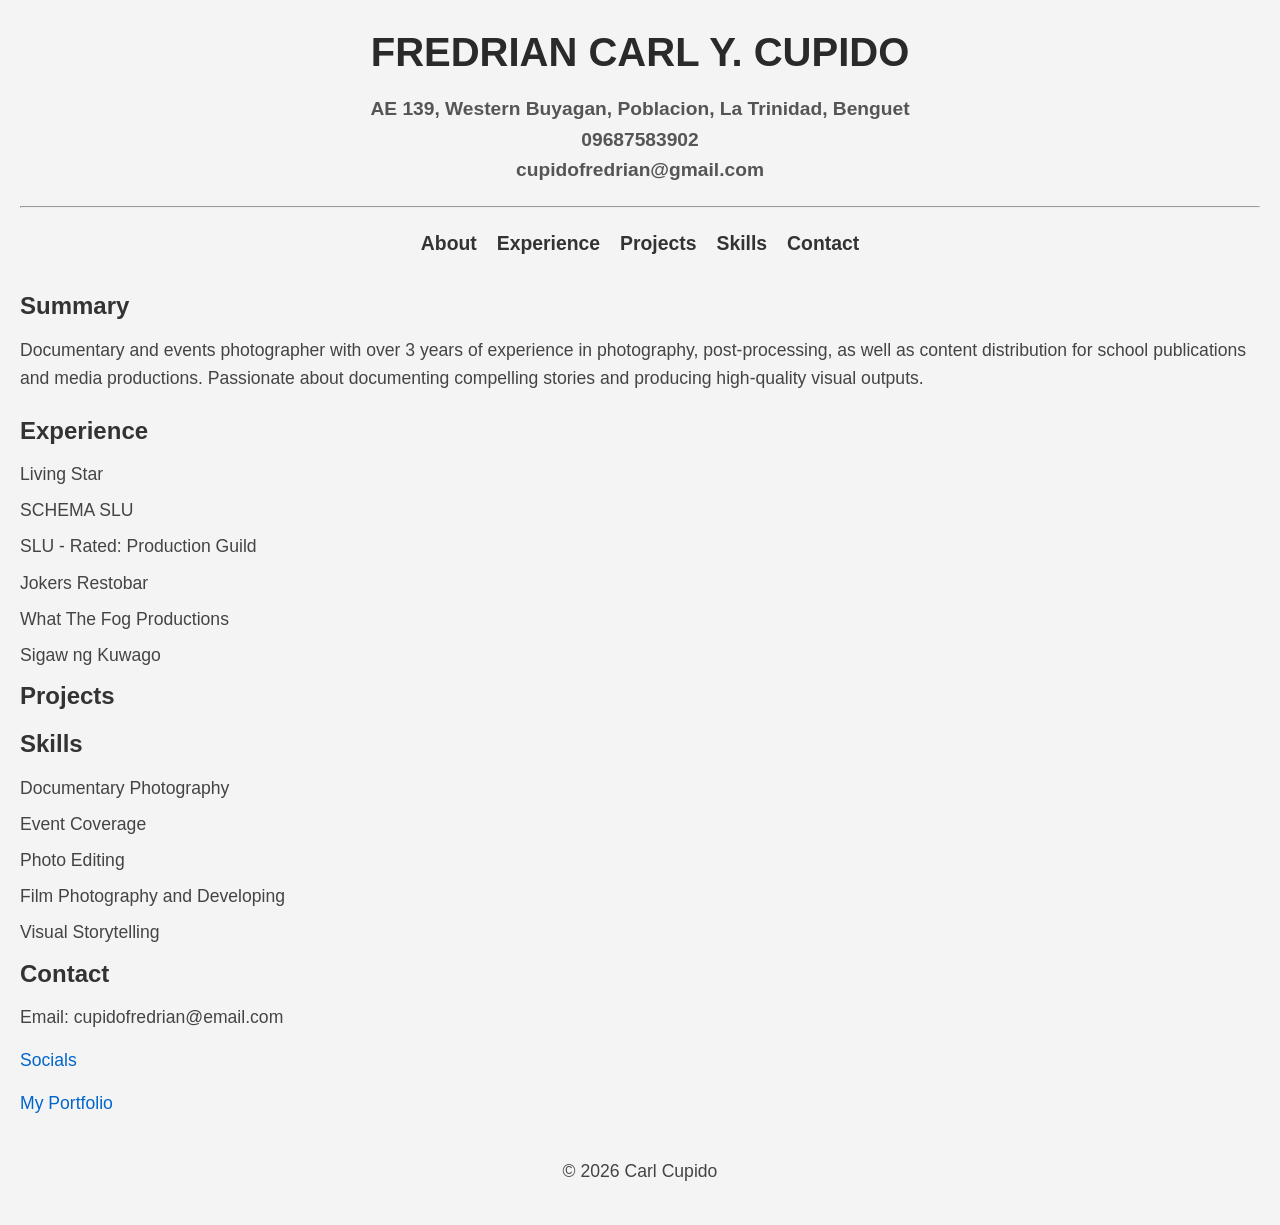
==== Resume/index.html @ eb9b6bbb "Add styles to resume" ====
<!DOCTYPE html>
<html lang="en">

<head>
    <meta charset="UTF-8">
    <meta name="viewport" content="width=device-width, initial-scale=1.0">
    <title>Resume</title>
    <link rel="stylesheet" href="styles.css">
</head>

<body>
    <h1>FREDRIAN CARL Y. CUPIDO</h1>

    <h2>AE 139, Western Buyagan, Poblacion, La Trinidad, Benguet
        <br />09687583902
        <br />cupidofredrian@gmail.com
    </h2>

    <!--
        Create your resume using HTML
        Make a menu(Navigation) using UL
        Create the layout and structure using HTML, do not worry about the design, we will do that next meeting.
    -->

    <hr />

    <!-- Menu navigation -->
    <nav>
        <ul>
            <li><a href="index.html">About</a></li>
            <li><a href="#experience">Experience</a></li>
            <li><a href="sampleWorks.html">Projects</a></li>
            <li><a href="#skills">Skills</a></li>
            <li><a href="contact.html">Contact</a></li>
        </ul>
    </nav>
   
    <h3>Summary</h3>
    <p> Documentary and events photographer with over 3 years of experience in photography, post-processing, as well as content distribution
        for school publications and media productions. Passionate about documenting compelling stories and producing high-quality visual outputs.
    </p>
    </ul>

  
    <!-- highlight experience over education
    <h3>Education</h3>
    <ul>
        <li>Star Colleges Inc. (2023)</li>
        <li>Saint Louis University (2023-2024)</li>
        <li>TESDA: Creative Web Design (2024)</li>
        <li>University of the Cordilleras</li>
    </ul>
    -->

    <!-- Experience -->
    <h3>Experience</h3>
    <ul>
        <li>Living Star</li>
        <li>SCHEMA SLU</li>
        <li>SLU - Rated: Production Guild</li>
        <li>Jokers Restobar</li>
        <li>What The Fog Productions</li>
        <li>Sigaw ng Kuwago</li>
    </ul>

    <!-- Projects -->
    <h3>Projects</h3>
    <ul>
        <li></li>
        <li></li>
    </ul>

    <!-- Skills -->
    <h3>Skills</h3>
    <ul>
        <li>Documentary Photography</li>
        <li>Event Coverage</li>
        <li>Photo Editing</li>
        <li>Film Photography and Developing</li>
        <li>Visual Storytelling</li>
    </ul>


    <!-- Contact -->
    <section id="contact">
        <h3>Contact</h3>
        <p>Email: cupidofredrian@email.com</p>
        <p><a href="https://www.instagram.com/sliceofcarl/">Socials </a></p>
        <p><a href="https://sliceofcarl.pixieset.com/cafekayman/">My Portfolio </a></p>
    </section>

    <footer>
        <p>© 2026 Carl Cupido</p>
    </footer>


</body>
</html>
---- Resume/styles.css ----
/* General Reset */
* {
    margin: 0;
    padding: 0;
    box-sizing: border-box;
}

/* Body */
body {
    font-family: 'Arial', sans-serif;
    line-height: 1.6;
    background-color: #f4f4f4;
    color: #333;
    padding: 20px;
}

/* Header */
h1 {
    font-size: 2.5em;
    margin-bottom: 10px;
    color: #2a2a2a;
    text-align: center;
}

h2 {
    text-align: center;
    font-size: 1.2em;
    color: #555;
    margin-bottom: 20px;
}

/* Navigation */
nav {
    text-align: center;
    margin: 20px 0;
}

nav ul {
    list-style-type: none;
    display: flex;
    justify-content: center;
    gap: 20px;
}

nav ul li {
    display: inline;
}

nav ul li a {
    text-decoration: none;
    font-size: 1.1em;
    color: #333;
    font-weight: bold;
}

nav ul li a:hover {
    color: #0066cc;
}

/* Content Sections */
section {
    margin-bottom: 30px;
}

h3 {
    font-size: 1.5em;
    margin-bottom: 10px;
    color: #333;
}

/* Summary */
p {
    font-size: 1.1em;
    line-height: 1.6;
    color: #444;
    margin-bottom: 20px;
}

/* Experience, Skills, Projects Lists */
ul {
    list-style-type: none;
    padding-left: 0;
}

ul li {
    font-size: 1.1em;
    margin-bottom: 8px;
    color: #444;
}

/* Contact Section */
section#contact p {
    font-size: 1.1em;
    color: #444;
    margin-bottom: 15px;
}

section#contact a {
    color: #0066cc;
    text-decoration: none;
}

section#contact a:hover {
    text-decoration: underline;
}

/* Footer */
footer {
    text-align: center;
    font-size: 1em;
    color: #888;
    margin-top: 40px;
}

/* Responsive Design for Smaller Screens */
@media screen and (max-width: 768px) {
    h1 {
        font-size: 2em;
    }

    h2 {
        font-size: 1em;
    }

    nav ul {
        flex-direction: column;
    }

    nav ul li {
        margin-bottom: 10px;
    }

    section {
        margin-bottom: 20px;
    }

    h3 {
        font-size: 1.3em;
    }
}
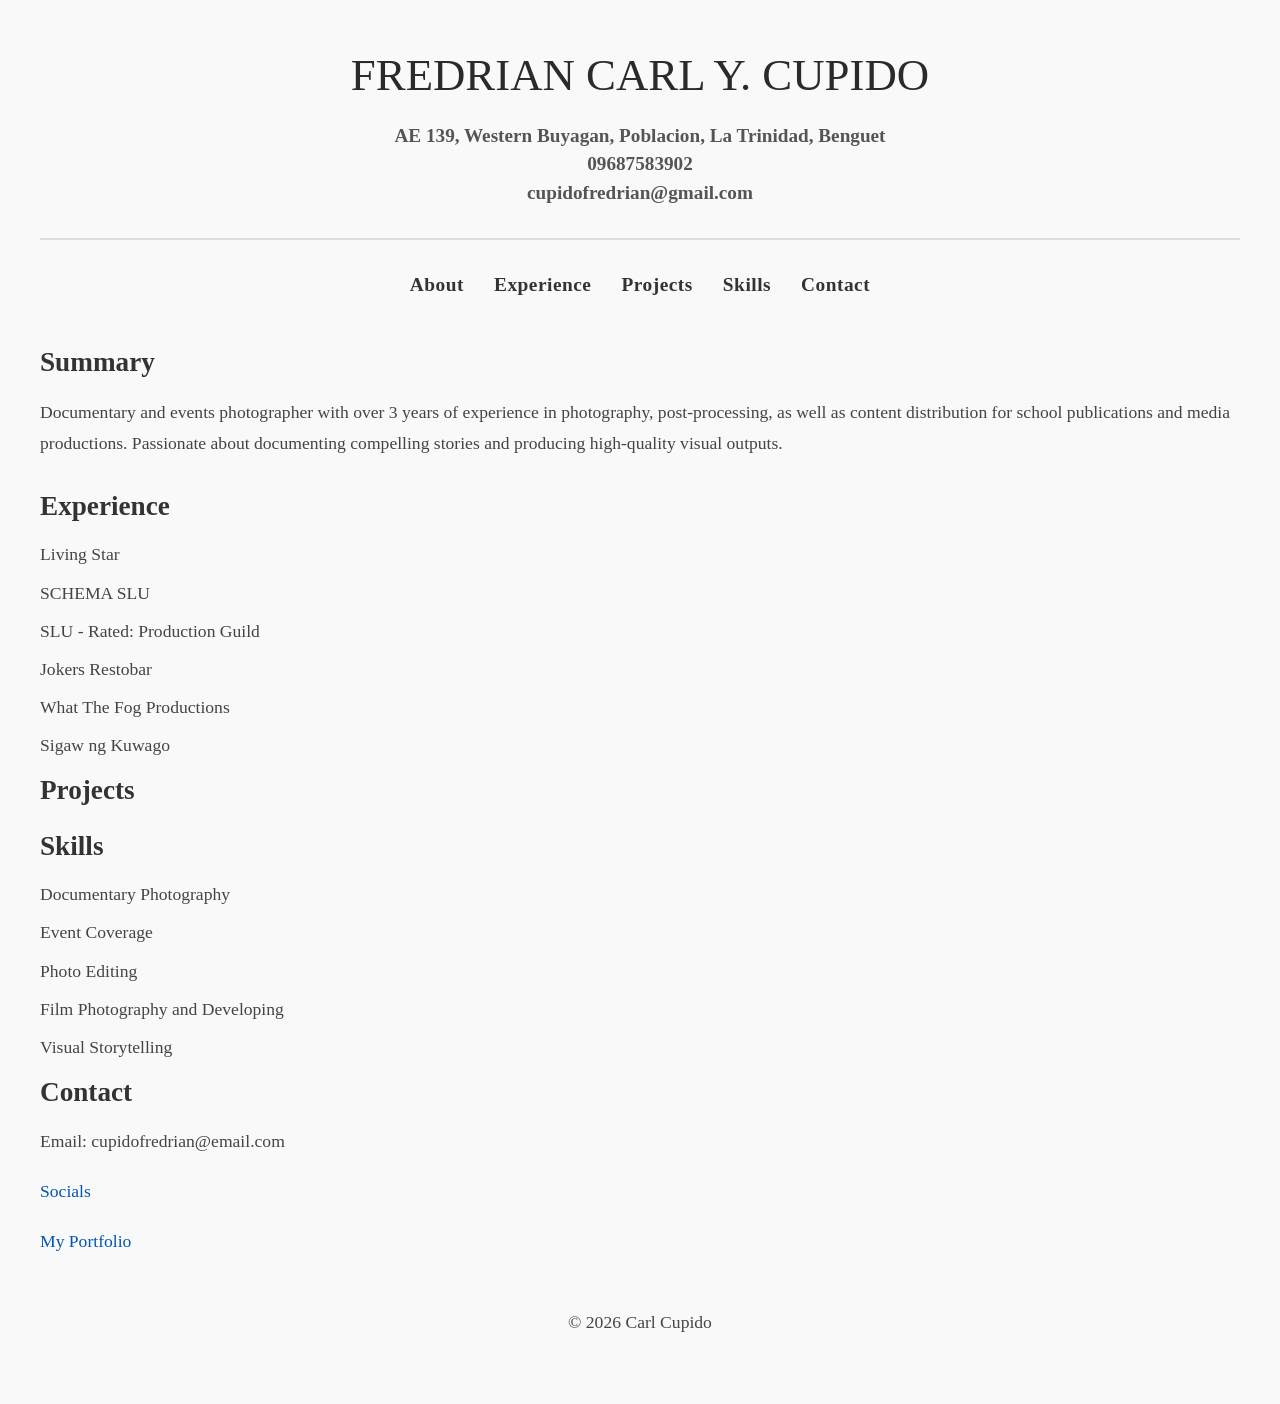
==== commit fcf2eb46: "update styles" ====
--- a/Resume/index.html
+++ b/Resume/index.html
@@ -85,8 +85,8 @@
     <section id="contact">
         <h3>Contact</h3>
         <p>Email: cupidofredrian@email.com</p>
-        <p><a href="https://www.instagram.com/sliceofcarl/">Socials </a></p>
-        <p><a href="https://sliceofcarl.pixieset.com/cafekayman/">My Portfolio </a></p>
+        <p><a href="https://www.instagram.com/sliceofcarl/" target="_blank" rel="noopener noreferrer">Socials </a></p>
+        <p><a href="https://sliceofcarl.pixieset.com/" target="_blank" rel="noopener noreferrer">My Portfolio </a></p>
     </section>
 
     <footer>
--- a/Resume/styles.css
+++ b/Resume/styles.css
@@ -7,39 +7,41 @@
 
 /* Body */
 body {
-    font-family: 'Arial', sans-serif;
+    font-family: ''Georgia', serif'; 
     line-height: 1.6;
-    background-color: #f4f4f4;
-    color: #333;
-    padding: 20px;
+    background-color: #f9f9f9; 
+    color: #333; 
+    padding: 40px;
 }
 
 /* Header */
 h1 {
-    font-size: 2.5em;
+    font-size: 2.8em;
     margin-bottom: 10px;
     color: #2a2a2a;
     text-align: center;
+    font-weight: normal; 
 }
 
 h2 {
     text-align: center;
     font-size: 1.2em;
     color: #555;
-    margin-bottom: 20px;
+    margin-bottom: 30px;
+    line-height: 1.5; 
 }
 
 /* Navigation */
 nav {
     text-align: center;
-    margin: 20px 0;
+    margin: 30px 0;
 }
 
 nav ul {
     list-style-type: none;
     display: flex;
     justify-content: center;
-    gap: 20px;
+    gap: 30px;
 }
 
 nav ul li {
@@ -51,29 +53,33 @@
     font-size: 1.1em;
     color: #333;
     font-weight: bold;
+    letter-spacing: 0.5px;
 }
 
 nav ul li a:hover {
-    color: #0066cc;
+    box-shadow: 0 2px 4px rgba(0, 0, 0, 0.1); 
+    border-bottom: 2px solid #000000; 
 }
 
 /* Content Sections */
 section {
-    margin-bottom: 30px;
+    margin-bottom: 40px;
 }
 
+/* Section Titles */
 h3 {
-    font-size: 1.5em;
-    margin-bottom: 10px;
+    font-size: 1.7em;
+    margin-bottom: 12px;
     color: #333;
+    font-weight: bold;
 }
 
 /* Summary */
 p {
     font-size: 1.1em;
-    line-height: 1.6;
+    line-height: 1.8;
     color: #444;
-    margin-bottom: 20px;
+    margin-bottom: 25px;
 }
 
 /* Experience, Skills, Projects Lists */
@@ -84,24 +90,26 @@
 
 ul li {
     font-size: 1.1em;
-    margin-bottom: 8px;
+    margin-bottom: 10px;
     color: #444;
+    line-height: 1.6; 
 }
 
 /* Contact Section */
 section#contact p {
     font-size: 1.1em;
     color: #444;
-    margin-bottom: 15px;
+    margin-bottom: 18px;
 }
 
 section#contact a {
-    color: #0066cc;
+    color: #0056b3; 
     text-decoration: none;
 }
 
 section#contact a:hover {
     text-decoration: underline;
+    color: #003366; 
 }
 
 /* Footer */
@@ -109,17 +117,25 @@
     text-align: center;
     font-size: 1em;
     color: #888;
-    margin-top: 40px;
+    margin-top: 50px;
 }
+
+/* Horizontal Line */
+hr {
+    border: 1px solid #ddd;
+    margin: 30px 0;
+}
+
+
 
 /* Responsive Design for Smaller Screens */
 @media screen and (max-width: 768px) {
     h1 {
-        font-size: 2em;
+        font-size: 2.2em;
     }
 
     h2 {
-        font-size: 1em;
+        font-size: 1.1em;
     }
 
     nav ul {
@@ -127,14 +143,18 @@
     }
 
     nav ul li {
-        margin-bottom: 10px;
+        margin-bottom: 15px;
     }
 
     section {
-        margin-bottom: 20px;
+        margin-bottom: 25px;
     }
 
     h3 {
-        font-size: 1.3em;
+        font-size: 1.5em;
+    }
+
+    p {
+        font-size: 1em; 
     }
 }
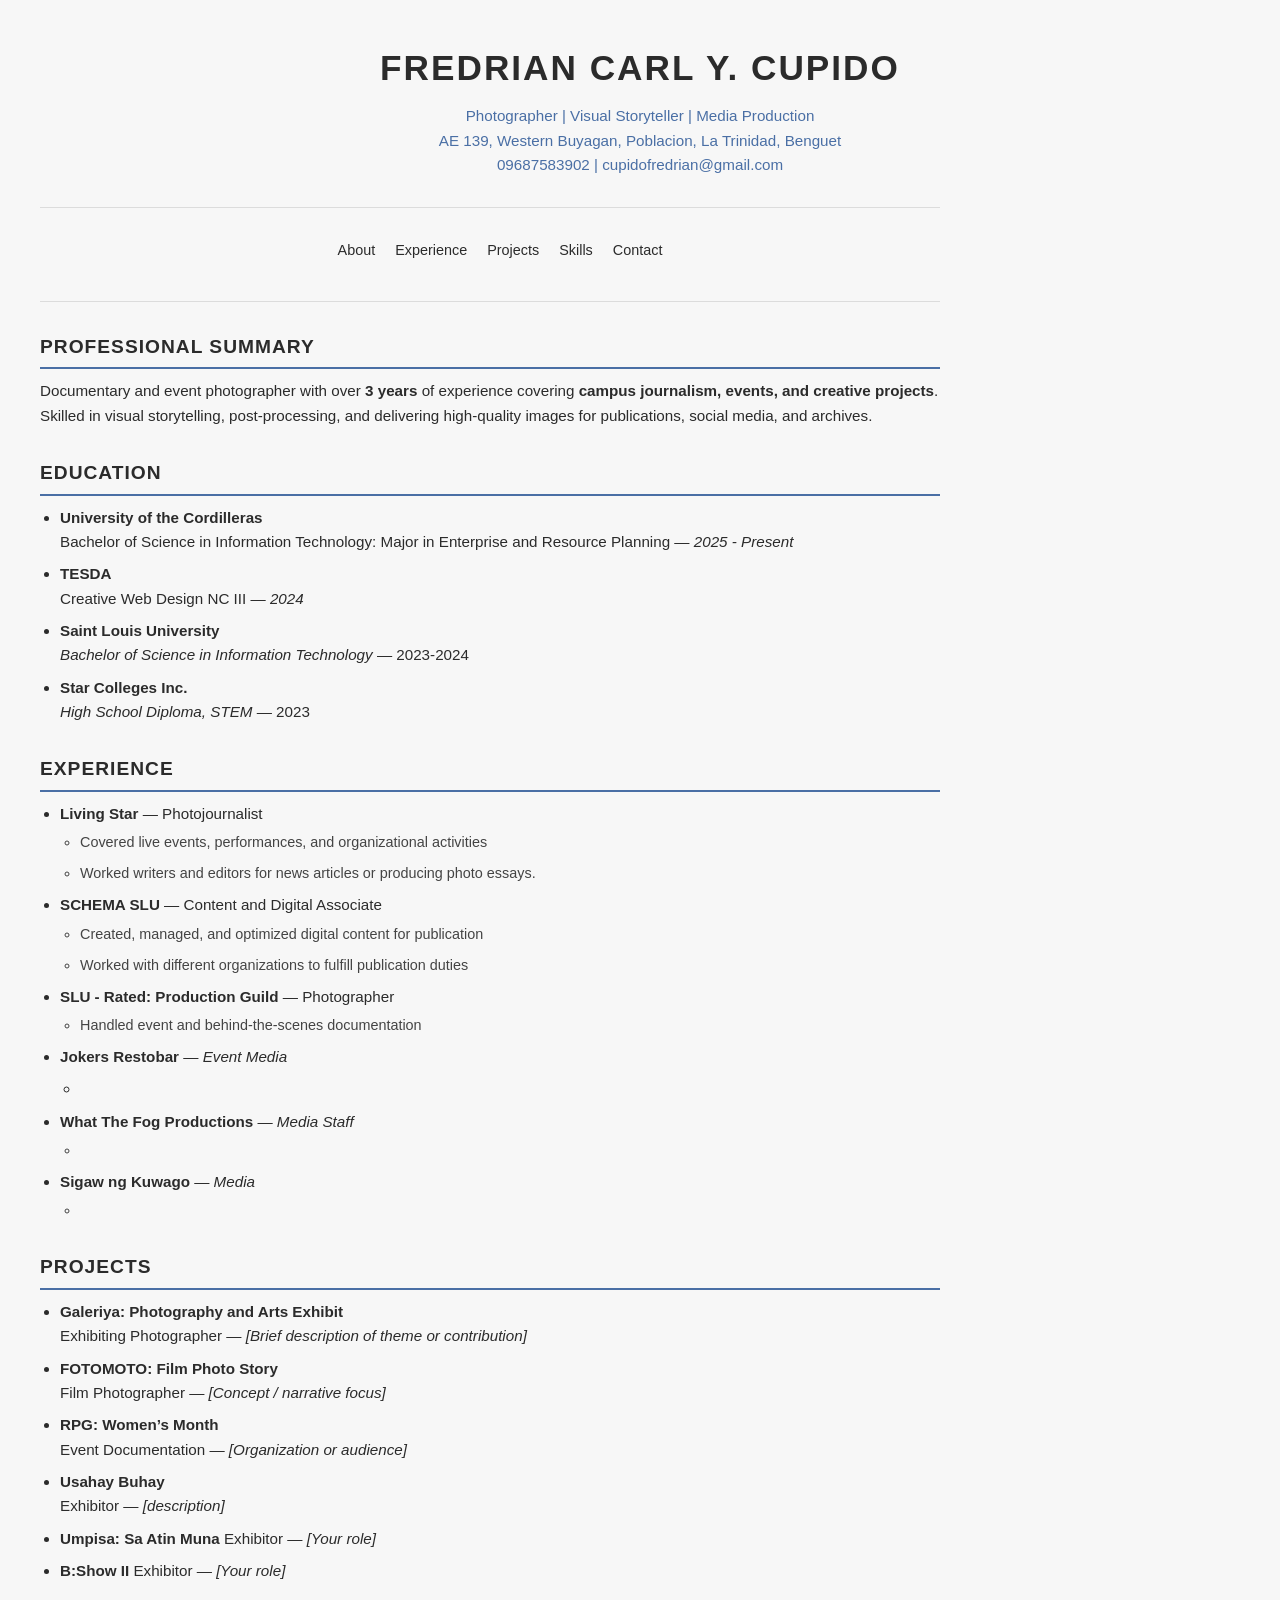
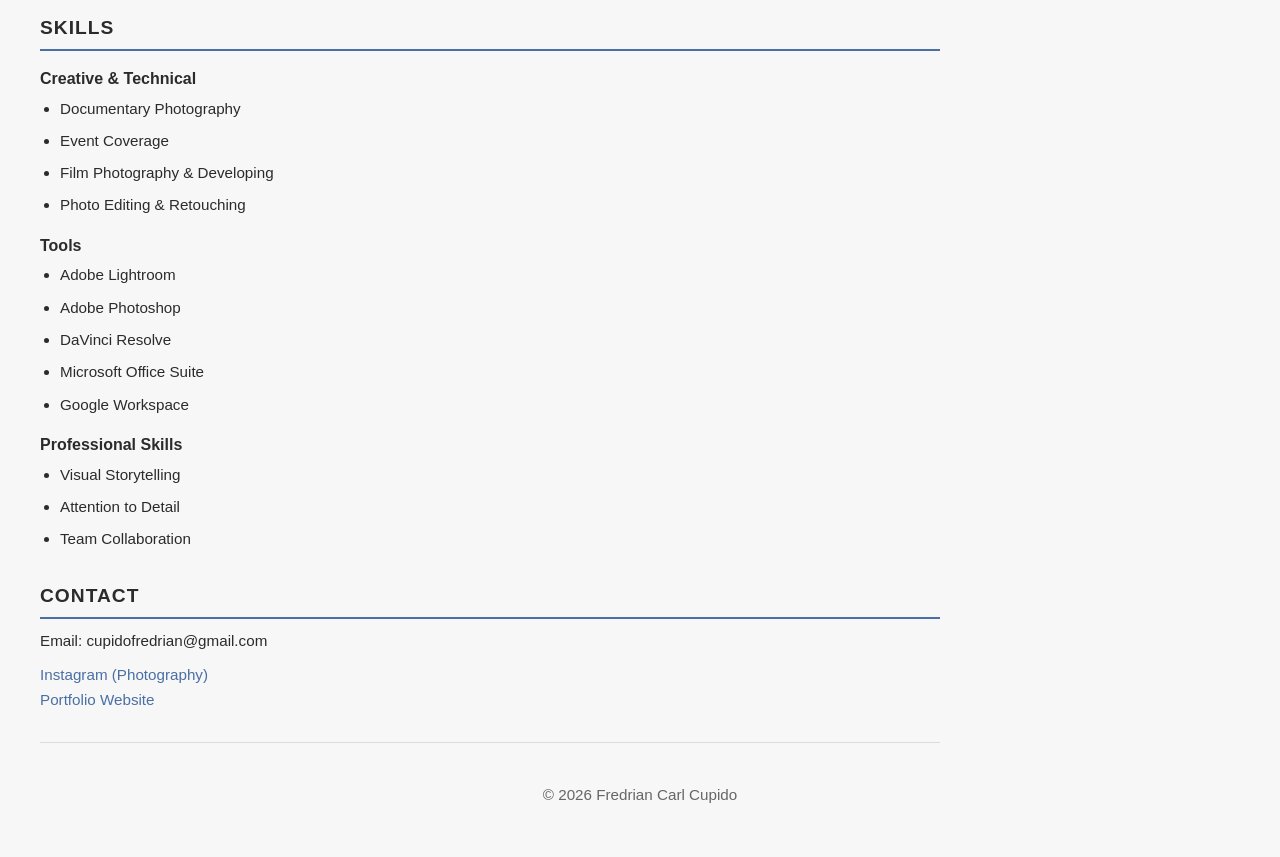
==== commit 37ef4d7f: "Update resume content and layout" ====
--- a/Resume/index.html
+++ b/Resume/index.html
@@ -1,98 +1,199 @@
 <!DOCTYPE html>
 <html lang="en">
-
 <head>
     <meta charset="UTF-8">
     <meta name="viewport" content="width=device-width, initial-scale=1.0">
-    <title>Resume</title>
+    <title>Resume | Fredrian Carl Cupido</title>
     <link rel="stylesheet" href="styles.css">
 </head>
 
 <body>
-    <h1>FREDRIAN CARL Y. CUPIDO</h1>
 
-    <h2>AE 139, Western Buyagan, Poblacion, La Trinidad, Benguet
-        <br />09687583902
-        <br />cupidofredrian@gmail.com
-    </h2>
+    <!-- Header -->
+    <header>
+        <h1>FREDRIAN CARL Y. CUPIDO</h1>
+        <p>
+            Photographer | Visual Storyteller | Media Production<br>
+            AE 139, Western Buyagan, Poblacion, La Trinidad, Benguet<br>
+            09687583902 | cupidofredrian@gmail.com
+        </p>
+    </header>
 
-    <!--
-        Create your resume using HTML
-        Make a menu(Navigation) using UL
-        Create the layout and structure using HTML, do not worry about the design, we will do that next meeting.
-    -->
+    <hr>
 
-    <hr />
-
-    <!-- Menu navigation -->
+    <!-- Navigation -->
     <nav>
         <ul>
-            <li><a href="index.html">About</a></li>
+            <li><a href="#summary">About</a></li>
             <li><a href="#experience">Experience</a></li>
-            <li><a href="sampleWorks.html">Projects</a></li>
+            <li><a href="#projects">Projects</a></li>
             <li><a href="#skills">Skills</a></li>
-            <li><a href="contact.html">Contact</a></li>
+            <li><a href="#contact">Contact</a></li>
         </ul>
     </nav>
-   
-    <h3>Summary</h3>
-    <p> Documentary and events photographer with over 3 years of experience in photography, post-processing, as well as content distribution
-        for school publications and media productions. Passionate about documenting compelling stories and producing high-quality visual outputs.
-    </p>
-    </ul>
 
-  
-    <!-- highlight experience over education
-    <h3>Education</h3>
-    <ul>
-        <li>Star Colleges Inc. (2023)</li>
-        <li>Saint Louis University (2023-2024)</li>
-        <li>TESDA: Creative Web Design (2024)</li>
-        <li>University of the Cordilleras</li>
-    </ul>
-    -->
+    <hr>
+
+    <!-- Summary -->
+    <section id="summary">
+        <h3>Professional Summary</h3>
+        <p>
+            Documentary and event photographer with over <strong>3 years</strong> of experience
+            covering <strong>campus journalism, events, and creative projects</strong>.
+            Skilled in visual storytelling, post-processing, and delivering high-quality images
+            for publications, social media, and archives.
+        </p>
+    </section>
+
+
+    <!-- Education -->
+    <section id="education">
+        <h3>Education</h3>
+        <ul>
+            <li>
+                <strong>University of the Cordilleras</strong><br>
+                Bachelor of Science in Information Technology: Major in Enterprise and Resource Planning — <em>2025 - Present</em>
+            </li>
+            <li>
+                <strong>TESDA</strong><br>
+                Creative Web Design NC III — <em>2024</em>
+            </li>
+            <li>
+                <strong>Saint Louis University</strong><br>
+                <em>Bachelor of Science in Information Technology</em> — 2023-2024
+            </li>
+            <li>
+                <strong>Star Colleges Inc.</strong><br>
+                <em>High School Diploma, STEM</em> — 2023
+            </li>
+        </ul>
+    </section>
+
 
     <!-- Experience -->
-    <h3>Experience</h3>
-    <ul>
-        <li>Living Star</li>
-        <li>SCHEMA SLU</li>
-        <li>SLU - Rated: Production Guild</li>
-        <li>Jokers Restobar</li>
-        <li>What The Fog Productions</li>
-        <li>Sigaw ng Kuwago</li>
-    </ul>
+    <section id="experience">
+        <h3>Experience</h3>
+        <ul>
+            <li>
+                <strong>Living Star</strong> — Photojournalist<br>
+                <ul>
+                    <li>Covered live events, performances, and organizational activities</li>
+                    <li>Worked writers and editors for news articles or producing photo essays. </li>
+                </ul>
+            </li>
+
+            <li>
+                <strong>SCHEMA SLU</strong> — Content and Digital Associate<br>
+                <ul>
+                    <li>Created, managed, and optimized digital content for publication</li>
+                    <li>Worked with different organizations to fulfill publication duties</li>
+                </ul>
+            </li>
+
+            <li>
+                <strong>SLU - Rated: Production Guild</strong> — Photographer<br>
+                <ul>
+                    <li>Handled event and behind-the-scenes documentation</li>
+                </ul>
+            </li>
+
+            <!-- TODO: Add roles + actions for each experience below -->
+            <li>
+                <strong>Jokers Restobar</strong> — <em>Event Media</em></li>
+                <ul>
+                    <li></li>
+                </ul>
+            <li>
+                <strong>What The Fog Productions</strong> — <em>Media Staff</em>
+                <ul>
+                    <li></li>
+                </ul>           
+            </li>
+            <li><strong>Sigaw ng Kuwago</strong> — <em>Media</em>
+                <ul>
+                    <li></li>
+                </ul>
+            </li>
+        </ul>
+    </section>
+
 
     <!-- Projects -->
-    <h3>Projects</h3>
-    <ul>
-        <li></li>
-        <li></li>
-    </ul>
+    <section id="projects">
+        <h3>Projects</h3>
+        <ul>
+            <li>
+                <strong>Galeriya: Photography and Arts Exhibit</strong><br>
+                Exhibiting Photographer — <em>[Brief description of theme or contribution]</em>
+            </li>
+            <li>
+                <strong>FOTOMOTO: Film Photo Story</strong><br>
+                Film Photographer — <em>[Concept / narrative focus]</em>
+            </li>
+            <li>
+                <strong>RPG: Women’s Month</strong><br>
+                Event Documentation — <em>[Organization or audience]</em>
+            </li>
+
+            <!-- TODO: Expand the following projects later -->
+            <li><strong>Usahay Buhay</strong><br>
+                Exhibitor — <em>[description]</em>
+            </li>
+            <li><strong>Umpisa: Sa Atin Muna</strong>
+                Exhibitor — <em>[Your role]</em>
+            </li>
+            <li><strong>B:Show II</strong>
+                Exhibitor — <em>[Your role]</em>
+                </li>
+        </ul>
+    </section>
+
 
     <!-- Skills -->
-    <h3>Skills</h3>
-    <ul>
-        <li>Documentary Photography</li>
-        <li>Event Coverage</li>
-        <li>Photo Editing</li>
-        <li>Film Photography and Developing</li>
-        <li>Visual Storytelling</li>
-    </ul>
+    <section id="skills">
+        <h3>Skills</h3>
+
+        <h4>Creative & Technical</h4>
+        <ul>
+            <li>Documentary Photography</li>
+            <li>Event Coverage</li>
+            <li>Film Photography & Developing</li>
+            <li>Photo Editing & Retouching</li>
+        </ul>
+
+        <h4>Tools</h4>
+        <ul>
+            <li>Adobe Lightroom</li>
+            <li>Adobe Photoshop</li>
+            <li>DaVinci Resolve</li>
+            <li>Microsoft Office Suite</li>
+            <li>Google Workspace</li>
+        </ul>
+
+        <h4>Professional Skills</h4>
+        <ul>
+            <li>Visual Storytelling</li>
+            <li>Attention to Detail</li>
+            <li>Team Collaboration</li>
+        </ul>
+    </section>
 
 
     <!-- Contact -->
     <section id="contact">
         <h3>Contact</h3>
-        <p>Email: cupidofredrian@email.com</p>
-        <p><a href="https://www.instagram.com/sliceofcarl/" target="_blank" rel="noopener noreferrer">Socials </a></p>
-        <p><a href="https://sliceofcarl.pixieset.com/" target="_blank" rel="noopener noreferrer">My Portfolio </a></p>
+        <p>Email: cupidofredrian@gmail.com</p>
+        <p>
+            <a href="https://www.instagram.com/sliceofcarl/" target="_blank">Instagram (Photography)</a><br>
+            <a href="https://sliceofcarl.pixieset.com/" target="_blank">Portfolio Website</a>
+        </p>
     </section>
 
+    <hr>
+
     <footer>
-        <p>© 2026 Carl Cupido</p>
+        <p>© 2026 Fredrian Carl Cupido</p>
     </footer>
-
 
 </body>
 </html>
--- a/Resume/styles.css
+++ b/Resume/styles.css
@@ -1,160 +1,146 @@
-/* General Reset */
+/* ===== Reset ===== */
 * {
     margin: 0;
     padding: 0;
     box-sizing: border-box;
 }
 
-/* Body */
+/* ===== Base ===== */
 body {
-    font-family: ''Georgia', serif'; 
+    font-family: Arial, Helvetica, sans-serif;
+    background-color: #f7f7f7;
+    color: #2b2b2b;
     line-height: 1.6;
-    background-color: #f9f9f9; 
-    color: #333; 
     padding: 40px;
 }
 
-/* Header */
-h1 {
-    font-size: 2.8em;
-    margin-bottom: 10px;
-    color: #2a2a2a;
-    text-align: center;
-    font-weight: normal; 
+/* Center the resume */
+body > * {
+    max-width: 900px;
+    margin-left: auto;
+    margin-right: auto;
 }
 
-h2 {
+/* ===== Header ===== */
+header {
     text-align: center;
-    font-size: 1.2em;
-    color: #555;
     margin-bottom: 30px;
-    line-height: 1.5; 
 }
 
-/* Navigation */
+header h1 {
+    font-size: 2.2rem;
+    letter-spacing: 2px;
+    margin-bottom: 8px;
+}
+
+header p {
+    font-size: 0.95rem;
+    color: #4a6fa5;
+}
+
+/* ===== Navigation ===== */
 nav {
-    text-align: center;
+    margin: 20px 0;
+}
+
+nav ul {
+    list-style: none;
+    display: flex;
+    justify-content: center;
+    gap: 20px;
+}
+
+nav a {
+    text-decoration: none;
+    font-size: 0.9rem;
+    color: #2b2b2b;
+    padding-bottom: 2px;
+    border-bottom: 2px solid transparent;
+}
+
+nav a:hover {
+    border-bottom: 2px solid #4a6fa5;
+}
+
+/* ===== Sections ===== */
+section {
     margin: 30px 0;
 }
 
-nav ul {
-    list-style-type: none;
-    display: flex;
-    justify-content: center;
-    gap: 30px;
+h3 {
+    font-size: 1.2rem;
+    text-transform: uppercase;
+    letter-spacing: 1px;
+    border-bottom: 2px solid #4a6fa5;
+    padding-bottom: 5px;
+    margin-bottom: 10px;
 }
 
-nav ul li {
-    display: inline;
+h4 {
+    margin-top: 15px;
+    margin-bottom: 5px;
+    font-size: 1rem;
 }
 
-nav ul li a {
-    text-decoration: none;
-    font-size: 1.1em;
-    color: #333;
-    font-weight: bold;
-    letter-spacing: 0.5px;
+/* ===== Text & Lists ===== */
+p {
+    font-size: 0.95rem;
+    margin-bottom: 10px;
 }
 
-nav ul li a:hover {
-    box-shadow: 0 2px 4px rgba(0, 0, 0, 0.1); 
-    border-bottom: 2px solid #000000; 
+ul {
+    margin-left: 20px;
 }
 
-/* Content Sections */
-section {
-    margin-bottom: 40px;
+li {
+    margin-bottom: 8px;
+    font-size: 0.95rem;
 }
 
-/* Section Titles */
-h3 {
-    font-size: 1.7em;
-    margin-bottom: 12px;
-    color: #333;
-    font-weight: bold;
+li ul {
+    margin-top: 5px;
+    margin-left: 20px;
 }
 
-/* Summary */
-p {
-    font-size: 1.1em;
-    line-height: 1.8;
+li ul li {
+    font-size: 0.9rem;
     color: #444;
-    margin-bottom: 25px;
 }
 
-/* Experience, Skills, Projects Lists */
-ul {
-    list-style-type: none;
-    padding-left: 0;
-}
-
-ul li {
-    font-size: 1.1em;
-    margin-bottom: 10px;
-    color: #444;
-    line-height: 1.6; 
-}
-
-/* Contact Section */
-section#contact p {
-    font-size: 1.1em;
-    color: #444;
-    margin-bottom: 18px;
-}
-
-section#contact a {
-    color: #0056b3; 
+/* ===== Links ===== */
+#contact a {
+    color: #4a6fa5;
     text-decoration: none;
 }
 
-section#contact a:hover {
+#contact a:hover {
     text-decoration: underline;
-    color: #003366; 
 }
 
-/* Footer */
-footer {
-    text-align: center;
-    font-size: 1em;
-    color: #888;
-    margin-top: 50px;
-}
-
-/* Horizontal Line */
+/* ===== Divider ===== */
 hr {
-    border: 1px solid #ddd;
+    border: none;
+    border-top: 1px solid #dcdcdc;
     margin: 30px 0;
 }
 
+/* ===== Footer ===== */
+footer {
+    text-align: center;
+    font-size: 0.8rem;
+    color: #666;
+    margin-top: 40px;
+}
 
-
-/* Responsive Design for Smaller Screens */
-@media screen and (max-width: 768px) {
-    h1 {
-        font-size: 2.2em;
+/* ===== Print ===== */
+@media print {
+    body {
+        background: none;
+        padding: 0;
     }
 
-    h2 {
-        font-size: 1.1em;
-    }
-
-    nav ul {
-        flex-direction: column;
-    }
-
-    nav ul li {
-        margin-bottom: 15px;
-    }
-
-    section {
-        margin-bottom: 25px;
-    }
-
-    h3 {
-        font-size: 1.5em;
-    }
-
-    p {
-        font-size: 1em; 
+    nav,
+    footer {
+        display: none;
     }
 }
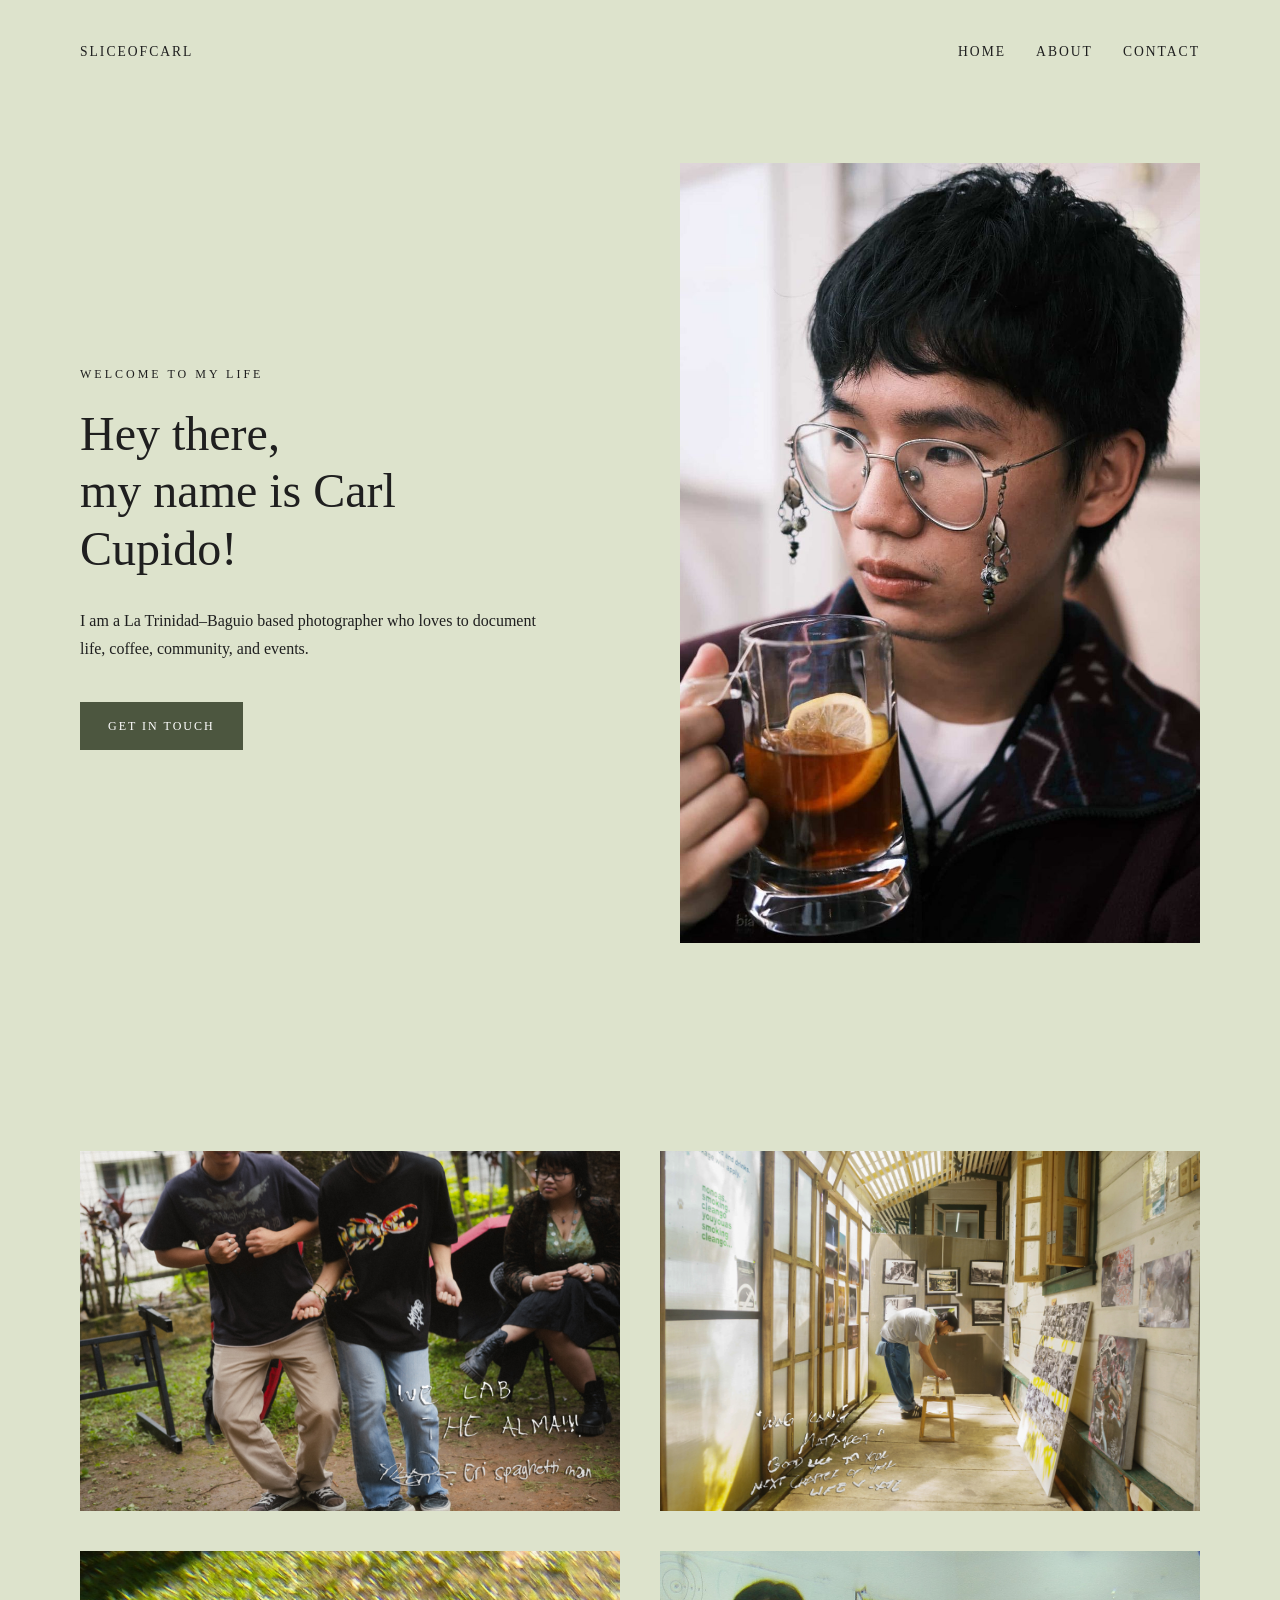
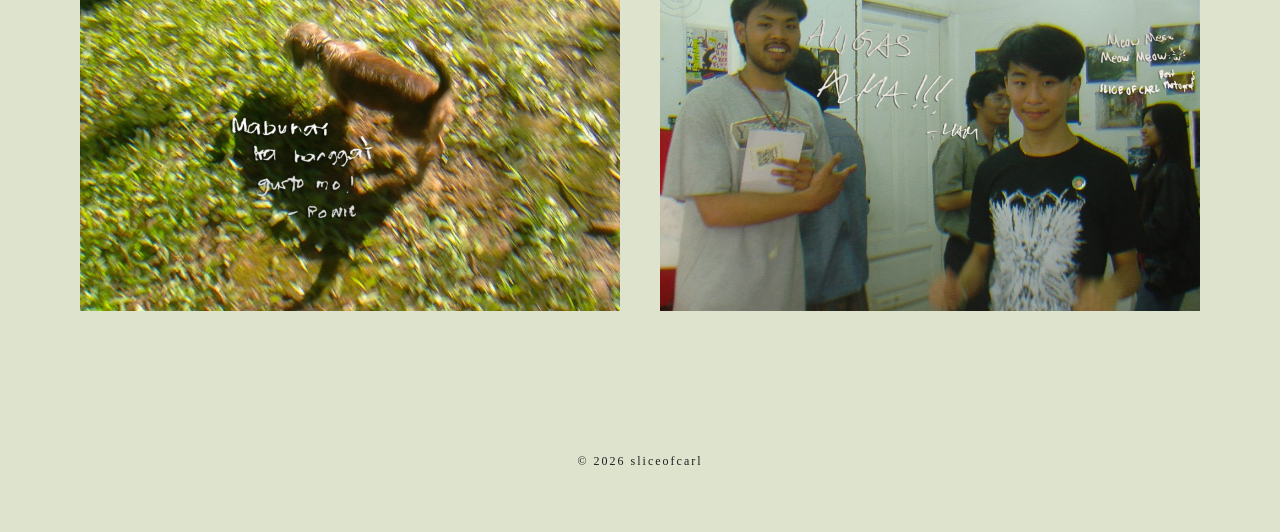
==== commit 06325ec6: "Changed overall layout of resume" ====
--- a/Resume/index.html
+++ b/Resume/index.html
@@ -3,197 +3,50 @@
 <head>
     <meta charset="UTF-8">
     <meta name="viewport" content="width=device-width, initial-scale=1.0">
-    <title>Resume | Fredrian Carl Cupido</title>
+    <title>sliceofcarl</title>
     <link rel="stylesheet" href="styles.css">
 </head>
-
 <body>
 
-    <!-- Header -->
-    <header>
-        <h1>FREDRIAN CARL Y. CUPIDO</h1>
+<!-- Navigation -->
+<nav class="nav">
+    <div class="logo">sliceofcarl</div>
+    <ul>
+        <li><a href="index.html">Home</a></li>
+        <li><a href="about.html">About</a></li>
+        <li><a href="contact.html">Contact</a></li>
+    </ul>
+</nav>
+
+<!-- Hero -->
+<section class="hero">
+    <div class="hero-text">
+        <span class="eyebrow">WELCOME TO MY LIFE</span>
+        <h1>Hey there,<br>my name is Carl Cupido!</h1>
         <p>
-            Photographer | Visual Storyteller | Media Production<br>
-            AE 139, Western Buyagan, Poblacion, La Trinidad, Benguet<br>
-            09687583902 | cupidofredrian@gmail.com
+            I am a La Trinidad–Baguio based photographer who loves
+            to document life, coffee, community, and events.
         </p>
-    </header>
+        <a href="#" class="btn">Get in touch</a>
+    </div>
 
-    <hr>
+    <div class="hero-image">
+        <img src="images/A.jpg" alt="Carl Cupido">
+    </div>
+</section>
 
-    <!-- Navigation -->
-    <nav>
-        <ul>
-            <li><a href="#summary">About</a></li>
-            <li><a href="#experience">Experience</a></li>
-            <li><a href="#projects">Projects</a></li>
-            <li><a href="#skills">Skills</a></li>
-            <li><a href="#contact">Contact</a></li>
-        </ul>
-    </nav>
+<!-- Gallery -->
+<section class="gallery">
+    <img src="images/11.jpg" alt="">
+    <img src="images/12.jpg" alt="">
+    <img src="images/14.jpg" alt="">
+    <img src="images/15.jpg" alt="">
+</section>
 
-    <hr>
-
-    <!-- Summary -->
-    <section id="summary">
-        <h3>Professional Summary</h3>
-        <p>
-            Documentary and event photographer with over <strong>3 years</strong> of experience
-            covering <strong>campus journalism, events, and creative projects</strong>.
-            Skilled in visual storytelling, post-processing, and delivering high-quality images
-            for publications, social media, and archives.
-        </p>
-    </section>
-
-
-    <!-- Education -->
-    <section id="education">
-        <h3>Education</h3>
-        <ul>
-            <li>
-                <strong>University of the Cordilleras</strong><br>
-                Bachelor of Science in Information Technology: Major in Enterprise and Resource Planning — <em>2025 - Present</em>
-            </li>
-            <li>
-                <strong>TESDA</strong><br>
-                Creative Web Design NC III — <em>2024</em>
-            </li>
-            <li>
-                <strong>Saint Louis University</strong><br>
-                <em>Bachelor of Science in Information Technology</em> — 2023-2024
-            </li>
-            <li>
-                <strong>Star Colleges Inc.</strong><br>
-                <em>High School Diploma, STEM</em> — 2023
-            </li>
-        </ul>
-    </section>
-
-
-    <!-- Experience -->
-    <section id="experience">
-        <h3>Experience</h3>
-        <ul>
-            <li>
-                <strong>Living Star</strong> — Photojournalist<br>
-                <ul>
-                    <li>Covered live events, performances, and organizational activities</li>
-                    <li>Worked writers and editors for news articles or producing photo essays. </li>
-                </ul>
-            </li>
-
-            <li>
-                <strong>SCHEMA SLU</strong> — Content and Digital Associate<br>
-                <ul>
-                    <li>Created, managed, and optimized digital content for publication</li>
-                    <li>Worked with different organizations to fulfill publication duties</li>
-                </ul>
-            </li>
-
-            <li>
-                <strong>SLU - Rated: Production Guild</strong> — Photographer<br>
-                <ul>
-                    <li>Handled event and behind-the-scenes documentation</li>
-                </ul>
-            </li>
-
-            <!-- TODO: Add roles + actions for each experience below -->
-            <li>
-                <strong>Jokers Restobar</strong> — <em>Event Media</em></li>
-                <ul>
-                    <li></li>
-                </ul>
-            <li>
-                <strong>What The Fog Productions</strong> — <em>Media Staff</em>
-                <ul>
-                    <li></li>
-                </ul>           
-            </li>
-            <li><strong>Sigaw ng Kuwago</strong> — <em>Media</em>
-                <ul>
-                    <li></li>
-                </ul>
-            </li>
-        </ul>
-    </section>
-
-
-    <!-- Projects -->
-    <section id="projects">
-        <h3>Projects</h3>
-        <ul>
-            <li>
-                <strong>Galeriya: Photography and Arts Exhibit</strong><br>
-                Exhibiting Photographer — <em>[Brief description of theme or contribution]</em>
-            </li>
-            <li>
-                <strong>FOTOMOTO: Film Photo Story</strong><br>
-                Film Photographer — <em>[Concept / narrative focus]</em>
-            </li>
-            <li>
-                <strong>RPG: Women’s Month</strong><br>
-                Event Documentation — <em>[Organization or audience]</em>
-            </li>
-
-            <!-- TODO: Expand the following projects later -->
-            <li><strong>Usahay Buhay</strong><br>
-                Exhibitor — <em>[description]</em>
-            </li>
-            <li><strong>Umpisa: Sa Atin Muna</strong>
-                Exhibitor — <em>[Your role]</em>
-            </li>
-            <li><strong>B:Show II</strong>
-                Exhibitor — <em>[Your role]</em>
-                </li>
-        </ul>
-    </section>
-
-
-    <!-- Skills -->
-    <section id="skills">
-        <h3>Skills</h3>
-
-        <h4>Creative & Technical</h4>
-        <ul>
-            <li>Documentary Photography</li>
-            <li>Event Coverage</li>
-            <li>Film Photography & Developing</li>
-            <li>Photo Editing & Retouching</li>
-        </ul>
-
-        <h4>Tools</h4>
-        <ul>
-            <li>Adobe Lightroom</li>
-            <li>Adobe Photoshop</li>
-            <li>DaVinci Resolve</li>
-            <li>Microsoft Office Suite</li>
-            <li>Google Workspace</li>
-        </ul>
-
-        <h4>Professional Skills</h4>
-        <ul>
-            <li>Visual Storytelling</li>
-            <li>Attention to Detail</li>
-            <li>Team Collaboration</li>
-        </ul>
-    </section>
-
-
-    <!-- Contact -->
-    <section id="contact">
-        <h3>Contact</h3>
-        <p>Email: cupidofredrian@gmail.com</p>
-        <p>
-            <a href="https://www.instagram.com/sliceofcarl/" target="_blank">Instagram (Photography)</a><br>
-            <a href="https://sliceofcarl.pixieset.com/" target="_blank">Portfolio Website</a>
-        </p>
-    </section>
-
-    <hr>
-
-    <footer>
-        <p>© 2026 Fredrian Carl Cupido</p>
-    </footer>
+<!-- Footer -->
+<footer>
+    <p>© 2026 sliceofcarl</p>
+</footer>
 
 </body>
 </html>
--- a/Resume/styles.css
+++ b/Resume/styles.css
@@ -7,140 +7,257 @@
 
 /* ===== Base ===== */
 body {
-    font-family: Arial, Helvetica, sans-serif;
-    background-color: #f7f7f7;
-    color: #2b2b2b;
-    line-height: 1.6;
-    padding: 40px;
-}
-
-/* Center the resume */
-body > * {
-    max-width: 900px;
-    margin-left: auto;
-    margin-right: auto;
-}
-
-/* ===== Header ===== */
-header {
-    text-align: center;
-    margin-bottom: 30px;
-}
-
-header h1 {
-    font-size: 2.2rem;
-    letter-spacing: 2px;
-    margin-bottom: 8px;
-}
-
-header p {
-    font-size: 0.95rem;
-    color: #4a6fa5;
+    font-family: "Georgia", serif;
+    background-color: #dde3cc; /* soft green */
+    color: #1f1f1f;
+    line-height: 1.7;
 }
 
 /* ===== Navigation ===== */
-nav {
-    margin: 20px 0;
-}
-
-nav ul {
+.nav {
+    display: flex;
+    justify-content: space-between;
+    align-items: center;
+    padding: 40px 80px;
+    font-size: 0.85rem;
+    letter-spacing: 2px;
+    text-transform: uppercase;
+}
+
+.nav ul {
     list-style: none;
     display: flex;
-    justify-content: center;
-    gap: 20px;
-}
-
-nav a {
+    gap: 30px;
+}
+
+.nav a {
     text-decoration: none;
-    font-size: 0.9rem;
-    color: #2b2b2b;
-    padding-bottom: 2px;
-    border-bottom: 2px solid transparent;
-}
-
-nav a:hover {
-    border-bottom: 2px solid #4a6fa5;
-}
-
-/* ===== Sections ===== */
-section {
-    margin: 30px 0;
-}
-
-h3 {
-    font-size: 1.2rem;
-    text-transform: uppercase;
-    letter-spacing: 1px;
-    border-bottom: 2px solid #4a6fa5;
-    padding-bottom: 5px;
-    margin-bottom: 10px;
-}
-
-h4 {
-    margin-top: 15px;
-    margin-bottom: 5px;
-    font-size: 1rem;
-}
-
-/* ===== Text & Lists ===== */
-p {
-    font-size: 0.95rem;
-    margin-bottom: 10px;
-}
-
-ul {
-    margin-left: 20px;
-}
-
-li {
-    margin-bottom: 8px;
-    font-size: 0.95rem;
-}
-
-li ul {
-    margin-top: 5px;
-    margin-left: 20px;
-}
-
-li ul li {
-    font-size: 0.9rem;
-    color: #444;
-}
-
-/* ===== Links ===== */
-#contact a {
-    color: #4a6fa5;
+    color: inherit;
+}
+
+/* ===== Hero ===== */
+.hero {
+    display: grid;
+    grid-template-columns: 1fr 1fr;
+    gap: 80px;
+    padding: 60px 80px 120px;
+    align-items: center;
+}
+
+.hero-text {
+    max-width: 480px;
+}
+
+.eyebrow {
+    font-size: 0.75rem;
+    letter-spacing: 3px;
+    display: block;
+    margin-bottom: 20px;
+}
+
+.hero h1 {
+    font-size: 3rem;
+    font-weight: normal;
+    line-height: 1.2;
+    margin-bottom: 30px;
+}
+
+.hero p {
+    font-size: 1rem;
+    margin-bottom: 40px;
+}
+
+.btn {
+    display: inline-block;
+    padding: 14px 28px;
+    background: #4c563f;
+    color: #fff;
     text-decoration: none;
-}
-
-#contact a:hover {
-    text-decoration: underline;
-}
-
-/* ===== Divider ===== */
-hr {
-    border: none;
-    border-top: 1px solid #dcdcdc;
-    margin: 30px 0;
+    font-size: 0.75rem;
+    letter-spacing: 2px;
+    text-transform: uppercase;
+}
+
+/* Hero image */
+.hero-image img {
+    width: 100%;
+    height: auto;
+    object-fit: cover;
+}
+
+/* ===== Gallery ===== */
+.gallery {
+    display: grid;
+    grid-template-columns: repeat(2, 1fr);
+    gap: 40px;
+    padding: 80px;
+}
+
+.gallery img {
+    width: 100%;
+    height: auto;
+    object-fit: cover;
 }
 
 /* ===== Footer ===== */
 footer {
     text-align: center;
-    font-size: 0.8rem;
-    color: #666;
-    margin-top: 40px;
-}
-
-/* ===== Print ===== */
-@media print {
-    body {
-        background: none;
-        padding: 0;
-    }
-
-    nav,
-    footer {
-        display: none;
-    }
-}
+    padding: 60px 0;
+    font-size: 0.75rem;
+    letter-spacing: 2px;
+}
+
+/* ===== Responsive ===== */
+@media (max-width: 900px) {
+    .hero {
+        grid-template-columns: 1fr;
+    }
+
+    .gallery {
+        grid-template-columns: 1fr;
+    }
+
+    .nav {
+        padding: 30px;
+    }
+}
+
+
+/* ===== Contact ===== */
+.contact {
+    display: grid;
+    grid-template-columns: 1fr 1fr;
+    gap: 80px;
+    padding: 120px 80px;
+    align-items: start;
+}
+
+.contact-text {
+    max-width: 420px;
+}
+
+.contact h1 {
+    font-size: 2.8rem;
+    font-weight: normal;
+    margin-bottom: 30px;
+}
+
+.contact p {
+    margin-bottom: 30px;
+    font-size: 1rem;
+}
+
+.contact-details p {
+    margin-bottom: 20px;
+    font-size: 0.9rem;
+}
+
+/* ===== Form ===== */
+.contact-form {
+    display: flex;
+    flex-direction: column;
+    gap: 30px;
+}
+
+.contact-form label {
+    font-size: 0.75rem;
+    letter-spacing: 2px;
+    text-transform: uppercase;
+}
+
+.contact-form input,
+.contact-form textarea {
+    width: 100%;
+    padding: 12px 0;
+    border: none;
+    border-bottom: 1px solid #1f1f1f;
+    background: transparent;
+    font-family: inherit;
+    font-size: 1rem;
+    outline: none;
+}
+
+.contact-form textarea {
+    resize: none;
+}
+
+.contact-form button {
+    align-self: flex-start;
+    padding: 14px 32px;
+    background: #4c563f;
+    color: #fff;
+    border: none;
+    font-size: 0.75rem;
+    letter-spacing: 2px;
+    text-transform: uppercase;
+    cursor: pointer;
+}
+
+/* ===== Responsive ===== */
+@media (max-width: 900px) {
+    .contact {
+        grid-template-columns: 1fr;
+        padding: 80px 30px;
+    }
+}
+
+
+/* ===== About ===== */
+.about {
+    display: grid;
+    grid-template-columns: 1fr 1fr;
+    gap: 80px;
+    padding: 120px 80px;
+    align-items: center;
+}
+
+.about-image img {
+    width: 100%;
+    height: auto;
+    object-fit: cover;
+}
+
+.about-text {
+    max-width: 480px;
+}
+
+.about-text h1 {
+    font-size: 2.6rem;
+    font-weight: normal;
+    margin-bottom: 30px;
+}
+
+.about-text p {
+    margin-bottom: 25px;
+    font-size: 1rem;
+}
+
+.about-cta {
+    display: inline-block;
+    margin-top: 20px;
+    padding-bottom: 4px;
+    font-size: 0.75rem;
+    letter-spacing: 2px;
+    text-transform: uppercase;
+    text-decoration: none;
+    color: #2b2b2b;
+    border-bottom: 1px solid #2b2b2b;
+}
+
+/* ===== Active Nav ===== */
+.nav a.active {
+    border-bottom: 2px solid #4c563f;
+}
+
+/* ===== Responsive ===== */
+@media (max-width: 900px) {
+    .about {
+        grid-template-columns: 1fr;
+        padding: 80px 30px;
+    }
+
+    .about-image {
+        order: -1;
+    }
+}
+
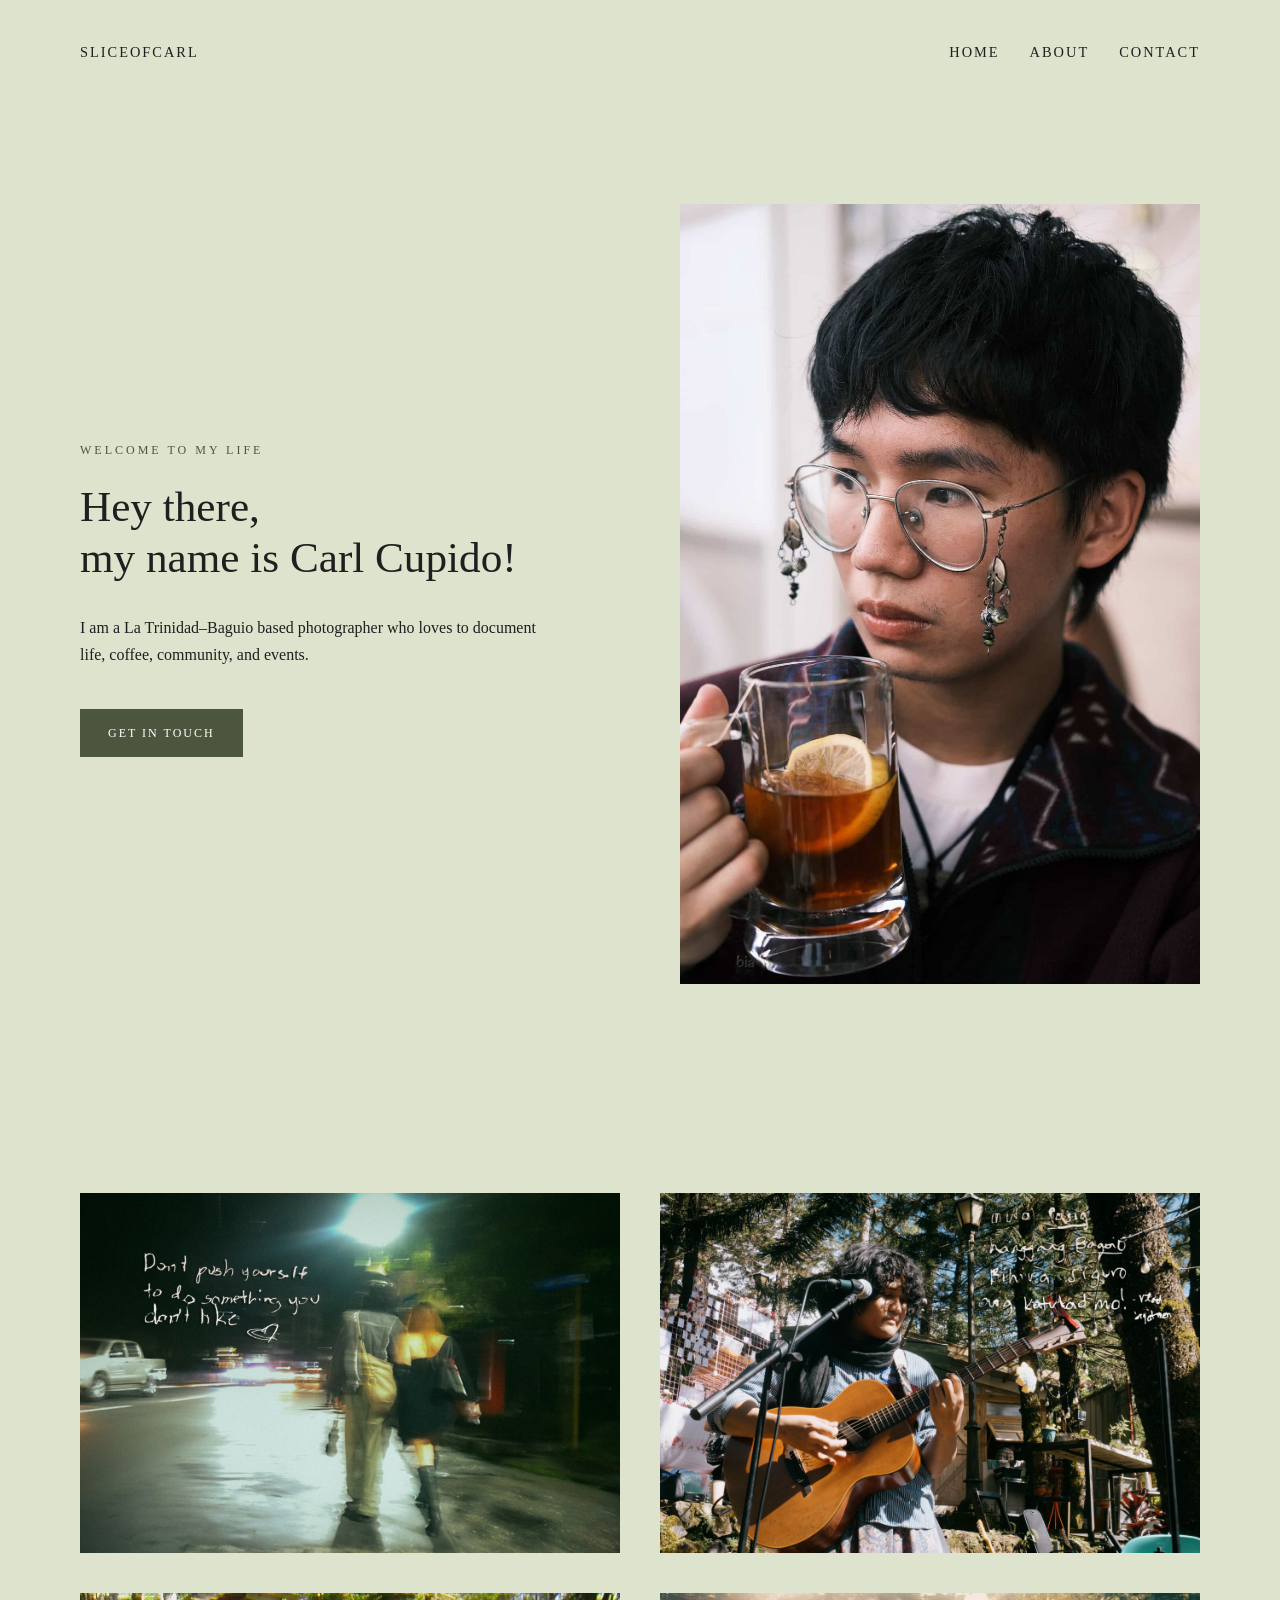
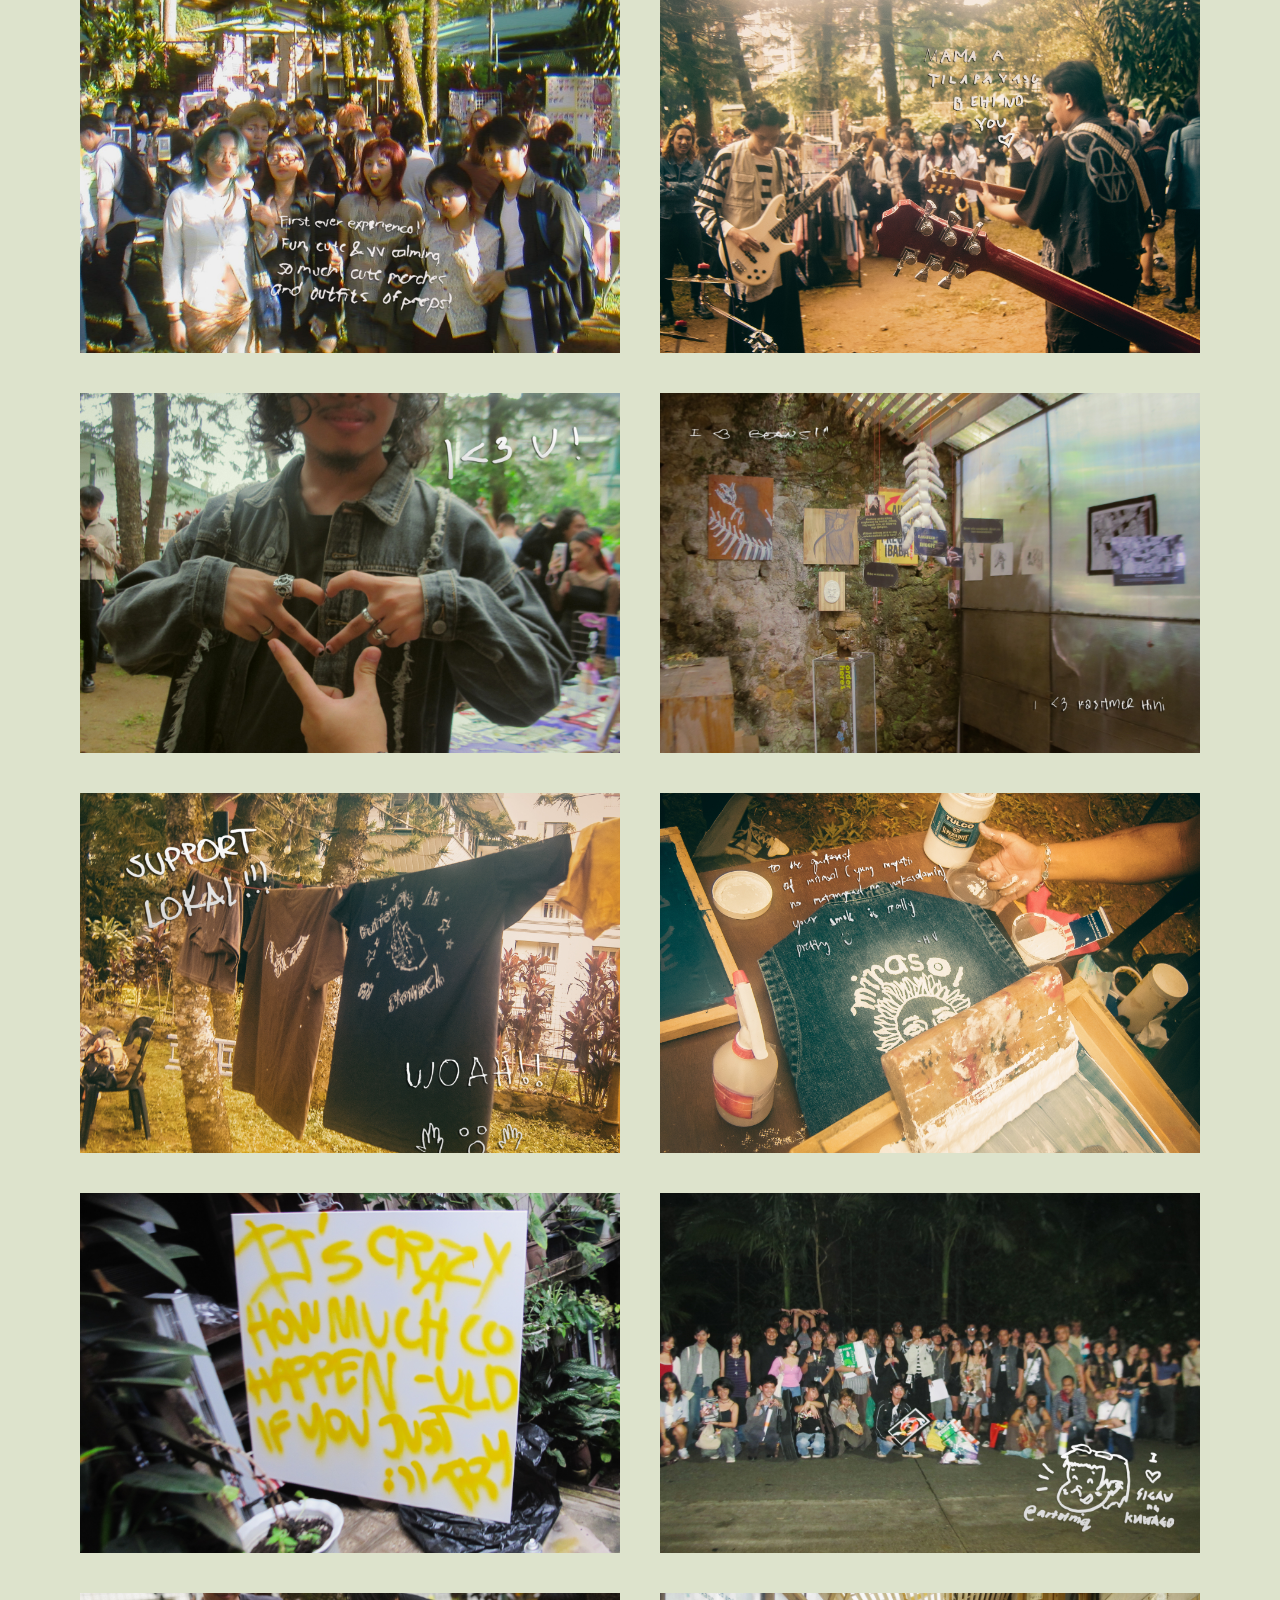
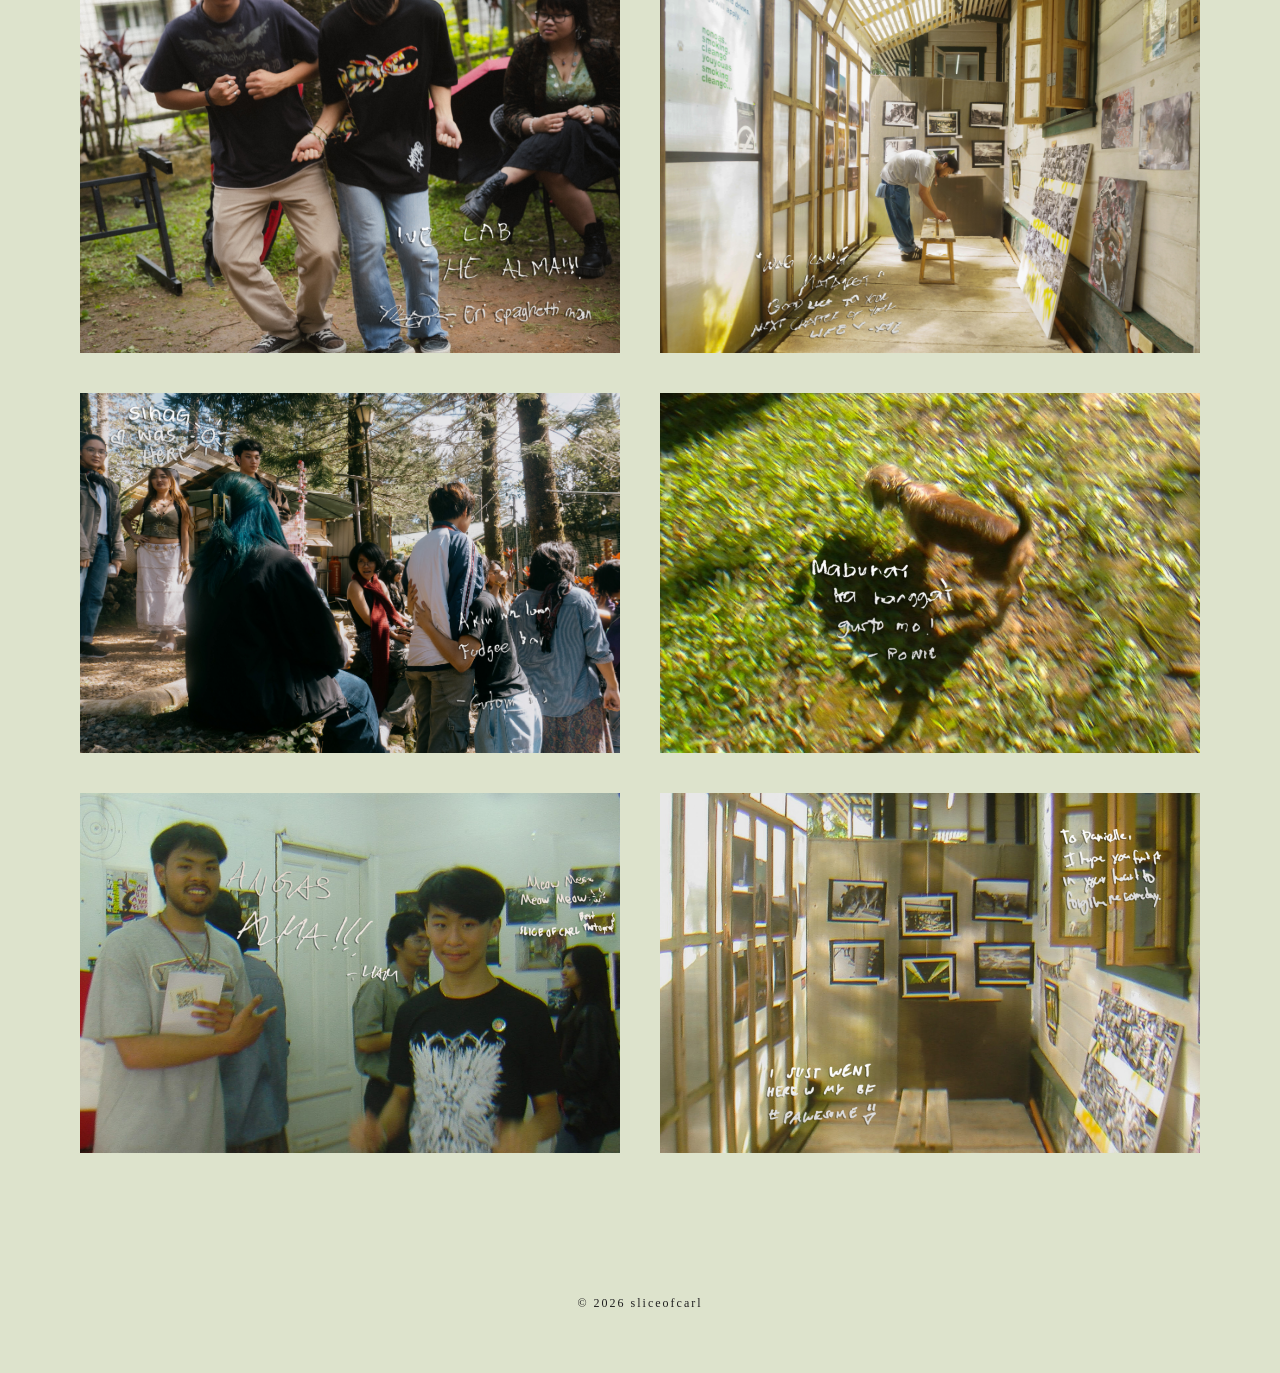
==== commit 195dc43e: "New changes to About page and added images to Home" ====
--- a/Resume/index.html
+++ b/Resume/index.html
@@ -37,10 +37,22 @@
 
 <!-- Gallery -->
 <section class="gallery">
+    <img src="images/1.jpg" alt="">
+    <img src="images/2.jpg" alt="">
+    <img src="images/3.jpg" alt="">
+    <img src="images/4.jpg" alt="">
+    <img src="images/5.jpg" alt="">
+    <img src="images/6.jpg" alt="">
+    <img src="images/7.jpg" alt="">
+    <img src="images/8.jpg" alt="">
+    <img src="images/9.jpg" alt="">
+    <img src="images/10.jpg" alt="">
     <img src="images/11.jpg" alt="">
     <img src="images/12.jpg" alt="">
+    <img src="images/13.jpg" alt="">
     <img src="images/14.jpg" alt="">
     <img src="images/15.jpg" alt="">
+    <img src="images/16.jpg" alt="">
 </section>
 
 <!-- Footer -->
--- a/Resume/styles.css
+++ b/Resume/styles.css
@@ -8,7 +8,7 @@
 /* ===== Base ===== */
 body {
     font-family: "Georgia", serif;
-    background-color: #dde3cc; /* soft green */
+    background-color: #dde3cc;
     color: #1f1f1f;
     line-height: 1.7;
 }
@@ -19,9 +19,13 @@
     justify-content: space-between;
     align-items: center;
     padding: 40px 80px;
-    font-size: 0.85rem;
-    letter-spacing: 2px;
-    text-transform: uppercase;
+    font-size: 0.9rem;
+    letter-spacing: 2px;
+    text-transform: uppercase;
+}
+
+.logo {
+    letter-spacing: 2px;
 }
 
 .nav ul {
@@ -33,7 +37,16 @@
 .nav a {
     text-decoration: none;
     color: inherit;
-}
+    padding-bottom: 4px;
+}
+
+.nav a.active {
+    border-bottom: 2px solid #4c563f;
+}
+
+/* =========================
+   HOME
+========================= */
 
 /* ===== Hero ===== */
 .hero {
@@ -42,6 +55,7 @@
     gap: 80px;
     padding: 60px 80px 120px;
     align-items: center;
+    margin-top: 40px;
 }
 
 .hero-text {
@@ -51,12 +65,14 @@
 .eyebrow {
     font-size: 0.75rem;
     letter-spacing: 3px;
+    text-transform: uppercase;
     display: block;
     margin-bottom: 20px;
+    color: #4c563f;
 }
 
 .hero h1 {
-    font-size: 3rem;
+    font-size: 2.7rem;
     font-weight: normal;
     line-height: 1.2;
     margin-bottom: 30px;
@@ -78,7 +94,7 @@
     text-transform: uppercase;
 }
 
-/* Hero image */
+/* Hero Image */
 .hero-image img {
     width: 100%;
     height: auto;
@@ -99,31 +115,73 @@
     object-fit: cover;
 }
 
-/* ===== Footer ===== */
-footer {
-    text-align: center;
-    padding: 60px 0;
-    font-size: 0.75rem;
-    letter-spacing: 2px;
-}
-
-/* ===== Responsive ===== */
-@media (max-width: 900px) {
-    .hero {
-        grid-template-columns: 1fr;
-    }
-
-    .gallery {
-        grid-template-columns: 1fr;
-    }
-
-    .nav {
-        padding: 30px;
-    }
-}
-
-
-/* ===== Contact ===== */
+/* =========================
+   ABOUT
+========================= */
+
+.about {
+    display: grid;
+    grid-template-columns: 1fr 1fr;
+    gap: 80px;
+    padding: 120px 80px;
+    align-items: center;
+}
+
+.about-image img {
+    width: 100%;
+    height: auto;
+    object-fit: cover;
+}
+
+.about-text {
+    max-width: 520px;
+}
+
+.about-text h1 {
+    font-size: 2.6rem;
+    font-weight: normal;
+    margin-bottom: 28px;
+}
+
+.about-text p {
+    font-size: 1rem;
+    margin-bottom: 22px;
+}
+
+.about-meta {
+    margin-top: 40px;
+}
+
+.about-meta h2 {
+    font-size: 0.85rem;
+    letter-spacing: 2px;
+    text-transform: uppercase;
+    margin-bottom: 10px;
+    color: #4c563f;
+}
+
+.about-meta p {
+    font-size: 0.95rem;
+    margin-bottom: 26px;
+    line-height: 1.6;
+}
+
+.about-cta {
+    display: inline-block;
+    margin-top: 20px;
+    padding-bottom: 4px;
+    font-size: 0.75rem;
+    letter-spacing: 2px;
+    text-transform: uppercase;
+    text-decoration: none;
+    color: #2b2b2b;
+    border-bottom: 1px solid #2b2b2b;
+}
+
+/* =========================
+   CONTACT (safe base)
+========================= */
+
 .contact {
     display: grid;
     grid-template-columns: 1fr 1fr;
@@ -193,64 +251,30 @@
     cursor: pointer;
 }
 
+/* ===== Footer ===== */
+footer {
+    text-align: center;
+    padding: 60px 0;
+    font-size: 0.75rem;
+    letter-spacing: 2px;
+}
+
 /* ===== Responsive ===== */
 @media (max-width: 900px) {
-    .contact {
-        grid-template-columns: 1fr;
-        padding: 80px 30px;
-    }
-}
-
-
-/* ===== About ===== */
-.about {
-    display: grid;
-    grid-template-columns: 1fr 1fr;
-    gap: 80px;
-    padding: 120px 80px;
-    align-items: center;
-}
-
-.about-image img {
-    width: 100%;
-    height: auto;
-    object-fit: cover;
-}
-
-.about-text {
-    max-width: 480px;
-}
-
-.about-text h1 {
-    font-size: 2.6rem;
-    font-weight: normal;
-    margin-bottom: 30px;
-}
-
-.about-text p {
-    margin-bottom: 25px;
-    font-size: 1rem;
-}
-
-.about-cta {
-    display: inline-block;
-    margin-top: 20px;
-    padding-bottom: 4px;
-    font-size: 0.75rem;
-    letter-spacing: 2px;
-    text-transform: uppercase;
-    text-decoration: none;
-    color: #2b2b2b;
-    border-bottom: 1px solid #2b2b2b;
-}
-
-/* ===== Active Nav ===== */
-.nav a.active {
-    border-bottom: 2px solid #4c563f;
-}
-
-/* ===== Responsive ===== */
-@media (max-width: 900px) {
+    .nav {
+        padding: 30px;
+    }
+
+    .hero {
+        grid-template-columns: 1fr;
+        padding: 60px 30px 100px;
+    }
+
+    .gallery {
+        grid-template-columns: 1fr;
+        padding: 40px 30px;
+    }
+
     .about {
         grid-template-columns: 1fr;
         padding: 80px 30px;
@@ -259,5 +283,10 @@
     .about-image {
         order: -1;
     }
-}
-
+
+    .contact {
+        grid-template-columns: 1fr;
+        padding: 80px 30px;
+    }
+}
+
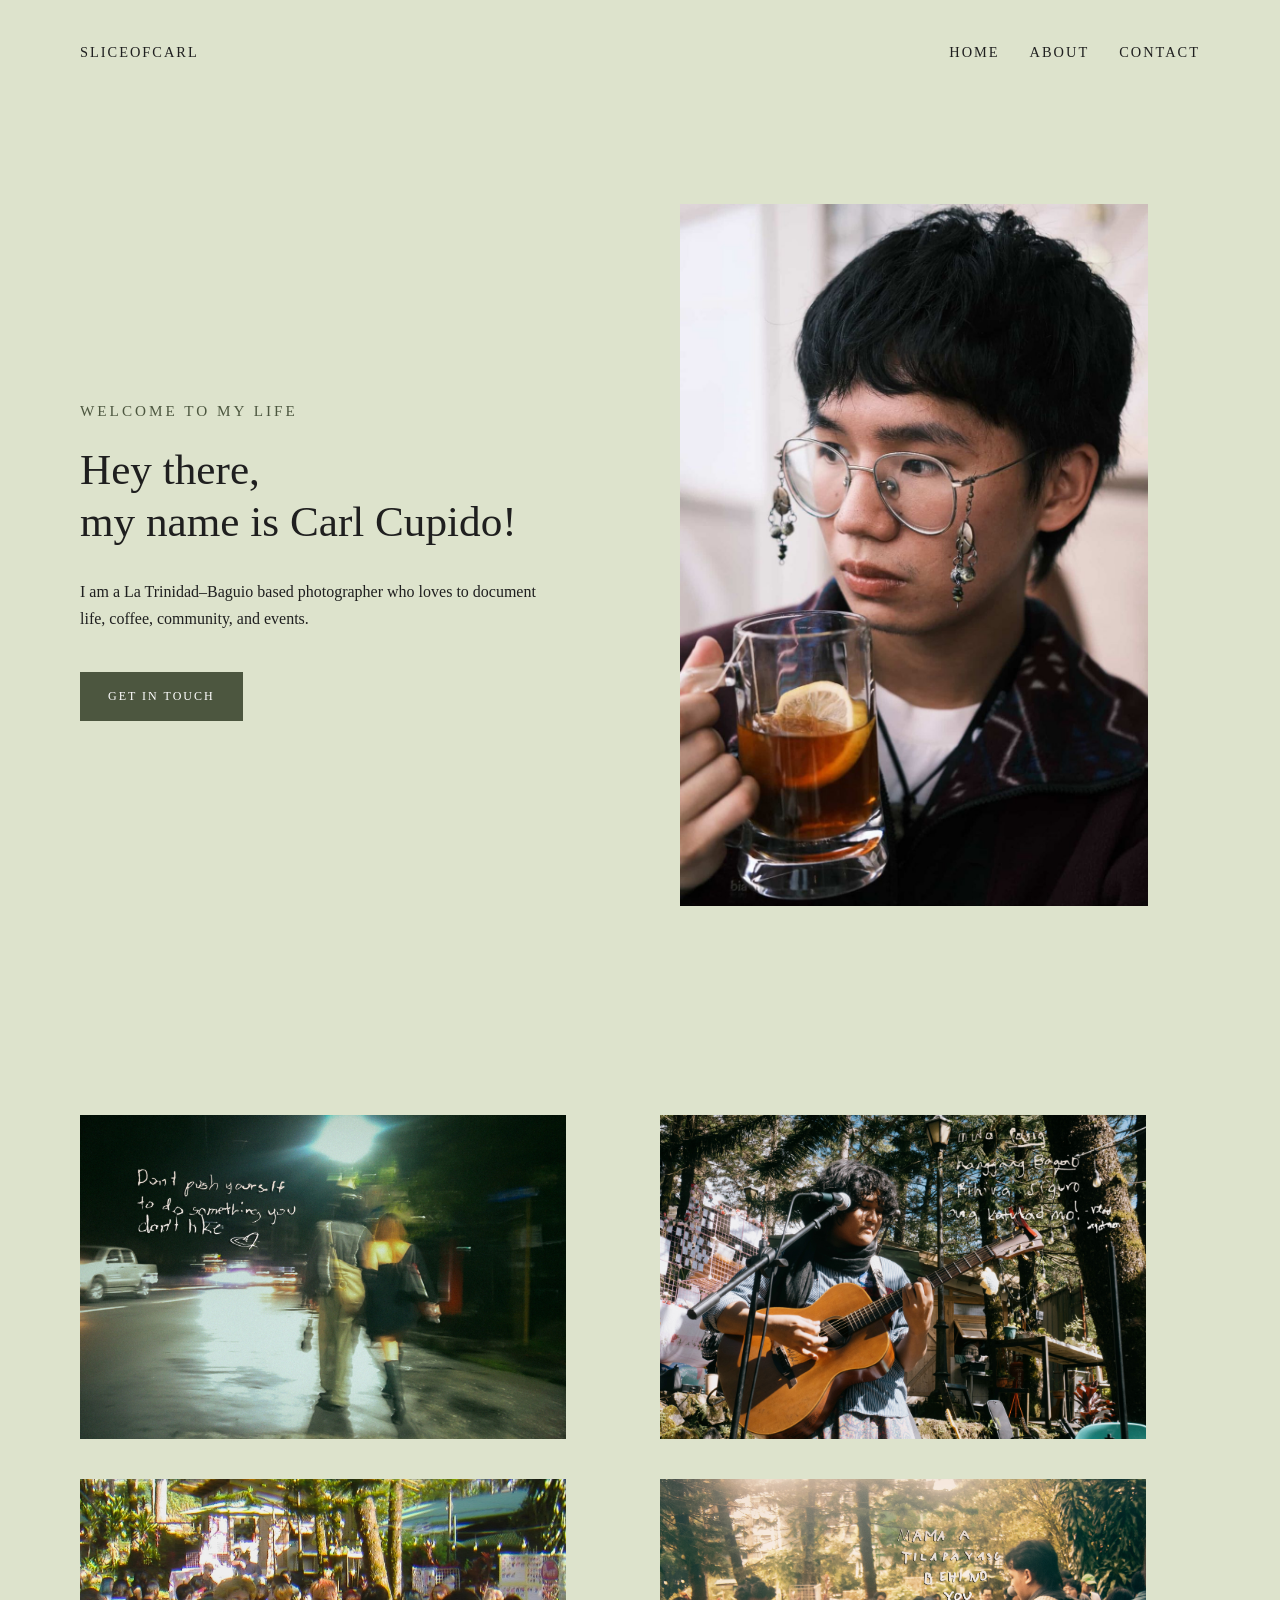
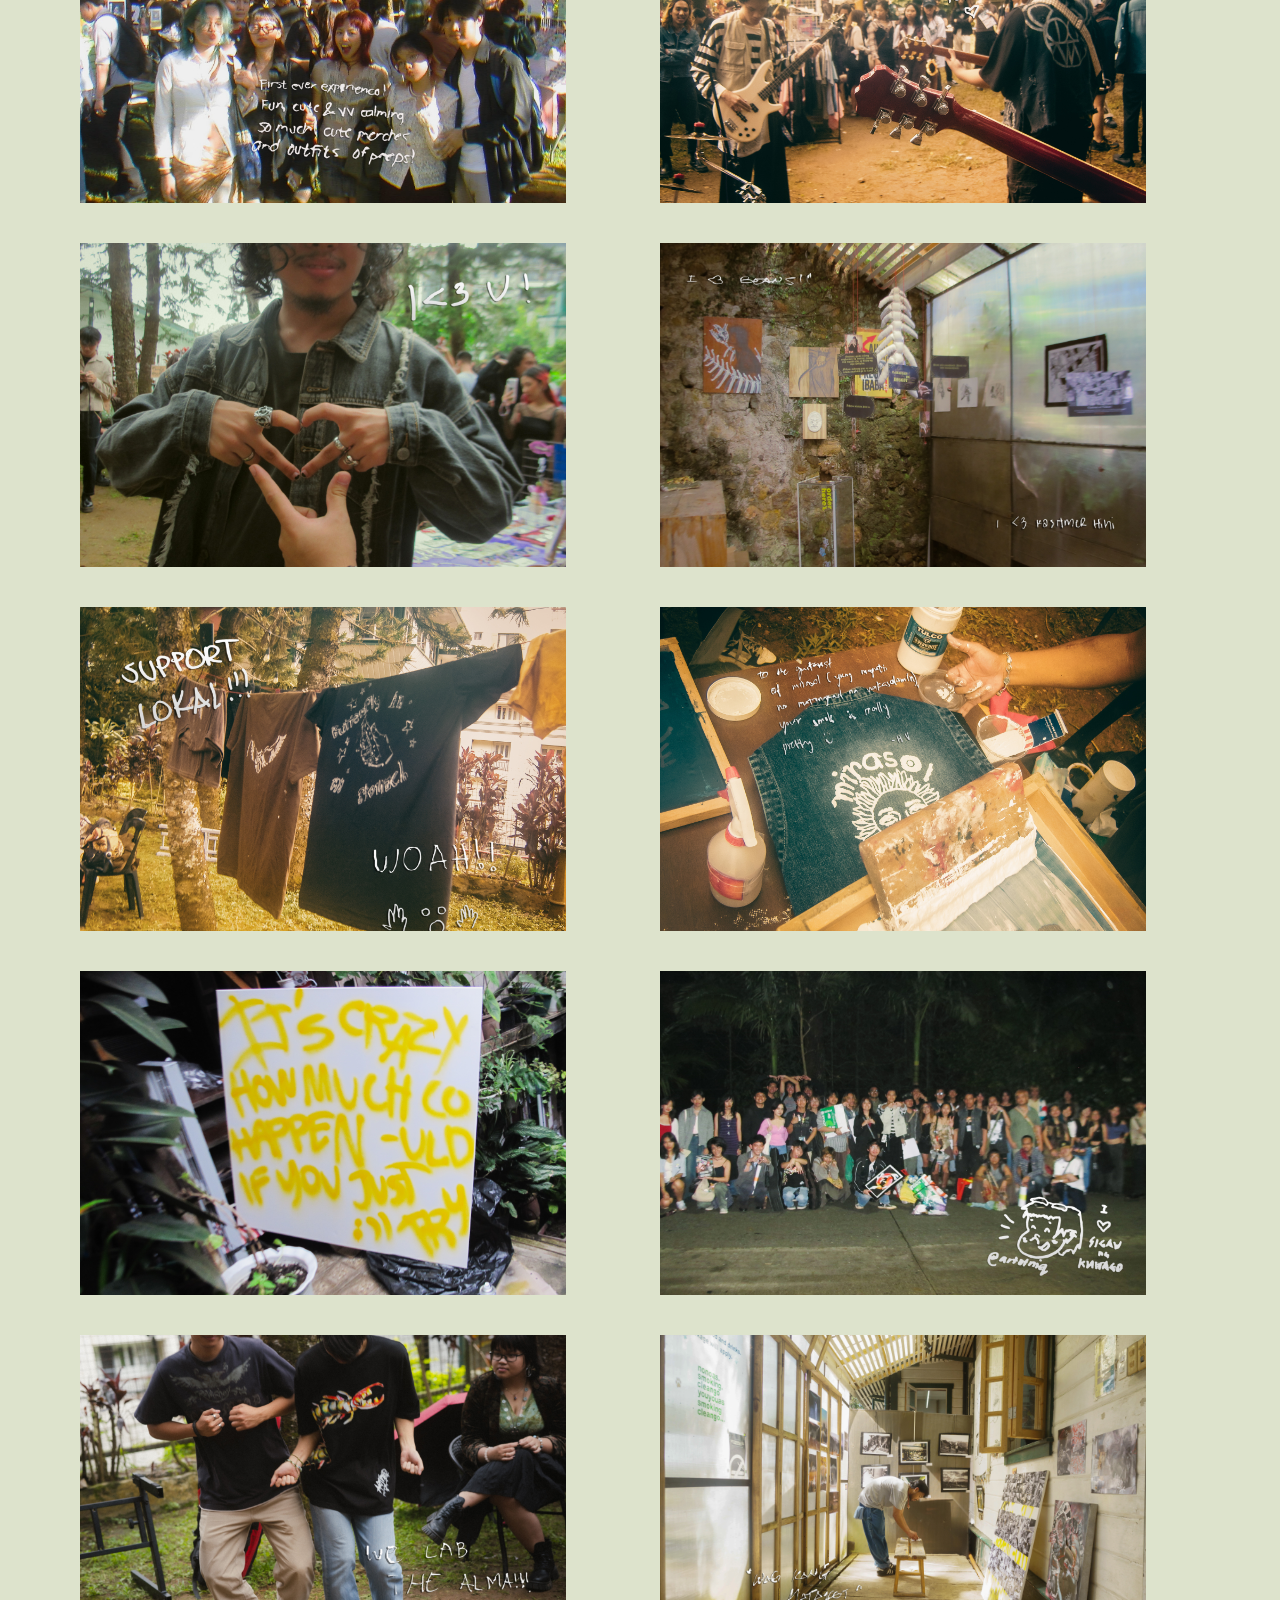
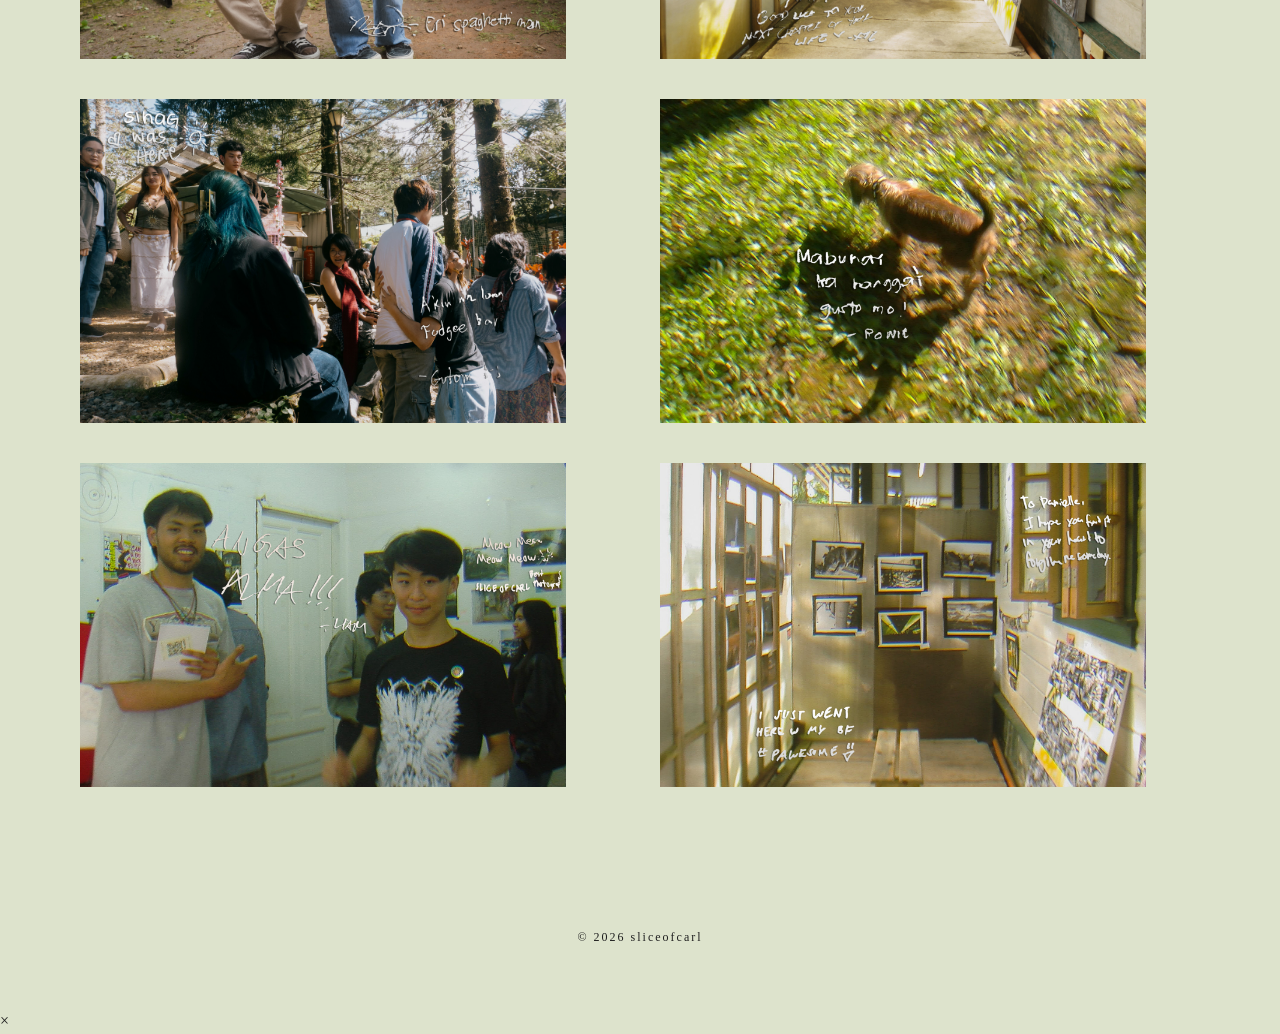
==== commit c846d010: "Changed image sizes and js script needs fixing" ====
--- a/Resume/index.html
+++ b/Resume/index.html
@@ -27,7 +27,7 @@
             I am a La Trinidad–Baguio based photographer who loves
             to document life, coffee, community, and events.
         </p>
-        <a href="#" class="btn">Get in touch</a>
+        <a href="contact.html" class="btn">Get in touch</a>
     </div>
 
     <div class="hero-image">
@@ -37,22 +37,22 @@
 
 <!-- Gallery -->
 <section class="gallery">
-    <img src="images/1.jpg" alt="">
-    <img src="images/2.jpg" alt="">
-    <img src="images/3.jpg" alt="">
-    <img src="images/4.jpg" alt="">
-    <img src="images/5.jpg" alt="">
-    <img src="images/6.jpg" alt="">
-    <img src="images/7.jpg" alt="">
-    <img src="images/8.jpg" alt="">
-    <img src="images/9.jpg" alt="">
-    <img src="images/10.jpg" alt="">
-    <img src="images/11.jpg" alt="">
-    <img src="images/12.jpg" alt="">
-    <img src="images/13.jpg" alt="">
-    <img src="images/14.jpg" alt="">
-    <img src="images/15.jpg" alt="">
-    <img src="images/16.jpg" alt="">
+    <img src="images/1.jpg" alt="" class="lightbox-trigger">
+    <img src="images/2.jpg" alt="" class="lightbox-trigger">
+    <img src="images/3.jpg" alt="" class="lightbox-trigger">
+    <img src="images/4.jpg" alt="" class="lightbox-trigger">
+    <img src="images/5.jpg" alt="" class="lightbox-trigger">
+    <img src="images/6.jpg" alt="" class="lightbox-trigger">
+    <img src="images/7.jpg" alt="" class="lightbox-trigger">
+    <img src="images/8.jpg" alt="" class="lightbox-trigger">
+    <img src="images/9.jpg" alt="" class="lightbox-trigger">
+    <img src="images/10.jpg" alt="" class="lightbox-trigger">
+    <img src="images/11.jpg" alt="" class="lightbox-trigger">
+    <img src="images/12.jpg" alt="" class="lightbox-trigger">
+    <img src="images/13.jpg" alt="" class="lightbox-trigger">
+    <img src="images/14.jpg" alt="" class="lightbox-trigger">
+    <img src="images/15.jpg" alt="" class="lightbox-trigger">
+    <img src="images/16.jpg" alt="" class="lightbox-trigger">
 </section>
 
 <!-- Footer -->
@@ -60,5 +60,13 @@
     <p>© 2026 sliceofcarl</p>
 </footer>
 
+<!-- Lightbox -->
+<div class="lightbox" id="lightbox">
+    <span class="lightbox-close">&times;</span>
+    <img class="lightbox-img" src="" alt="">
+</div>
+
+<script src="lightbox.js"></script>
+
 </body>
 </html>
--- a/Resume/styles.css
+++ b/Resume/styles.css
@@ -63,7 +63,7 @@
 }
 
 .eyebrow {
-    font-size: 0.75rem;
+    font-size: 0.95rem;
     letter-spacing: 3px;
     text-transform: uppercase;
     display: block;
@@ -96,7 +96,7 @@
 
 /* Hero Image */
 .hero-image img {
-    width: 100%;
+    width: 90%;
     height: auto;
     object-fit: cover;
 }
@@ -110,7 +110,7 @@
 }
 
 .gallery img {
-    width: 100%;
+    width: 90%;
     height: auto;
     object-fit: cover;
 }
@@ -128,7 +128,7 @@
 }
 
 .about-image img {
-    width: 100%;
+    width: 90%;
     height: auto;
     object-fit: cover;
 }
@@ -179,7 +179,7 @@
 }
 
 /* =========================
-   CONTACT (safe base)
+   CONTACT 
 ========================= */
 
 .contact {
@@ -195,7 +195,7 @@
 }
 
 .contact h1 {
-    font-size: 2.8rem;
+    font-size: 3.2rem;
     font-weight: normal;
     margin-bottom: 30px;
 }
@@ -288,5 +288,44 @@
         grid-template-columns: 1fr;
         padding: 80px 30px;
     }
-}
-
+
+    /* =========================
+       LIGHTBOX 
+       ========================= */
+
+.lightbox {
+    position: fixed;
+    inset: 0;
+    background: rgba(0, 0, 0, 0.9);
+    display: flex;
+    justify-content: center;
+    align-items: center;
+    opacity: 0;
+    pointer-events: none;
+    transition: opacity 0.3s ease;
+    z-index: 9999;
+}
+
+.lightbox.active {
+    opacity: 1;
+    pointer-events: auto;
+}
+
+.lightbox-img {
+    max-width: 90%;
+    max-height: 90%;
+    object-fit: contain;
+}
+
+.lightbox-close {
+    position: absolute;
+    top: 30px;
+    right: 40px;
+    font-size: 2rem;
+    color: #fff;
+    cursor: pointer;
+    font-weight: 300;
+}
+
+}
+
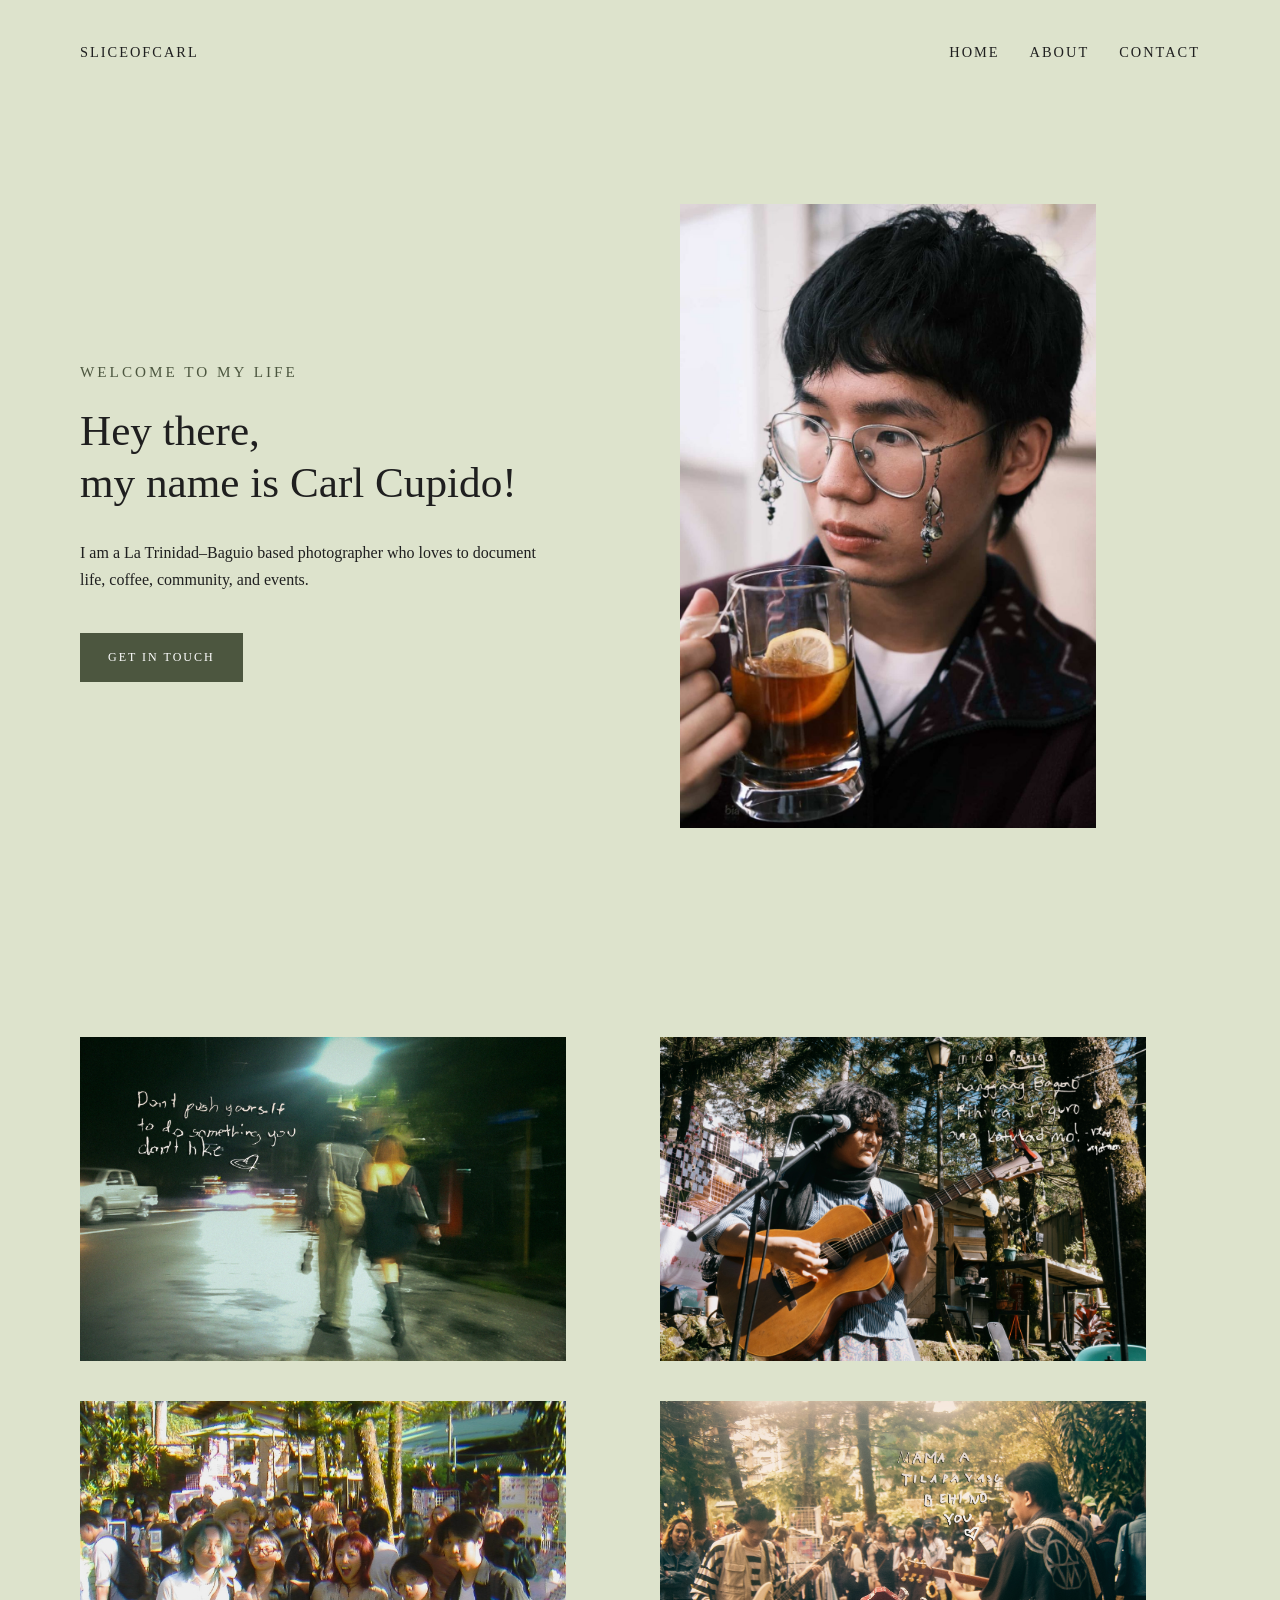
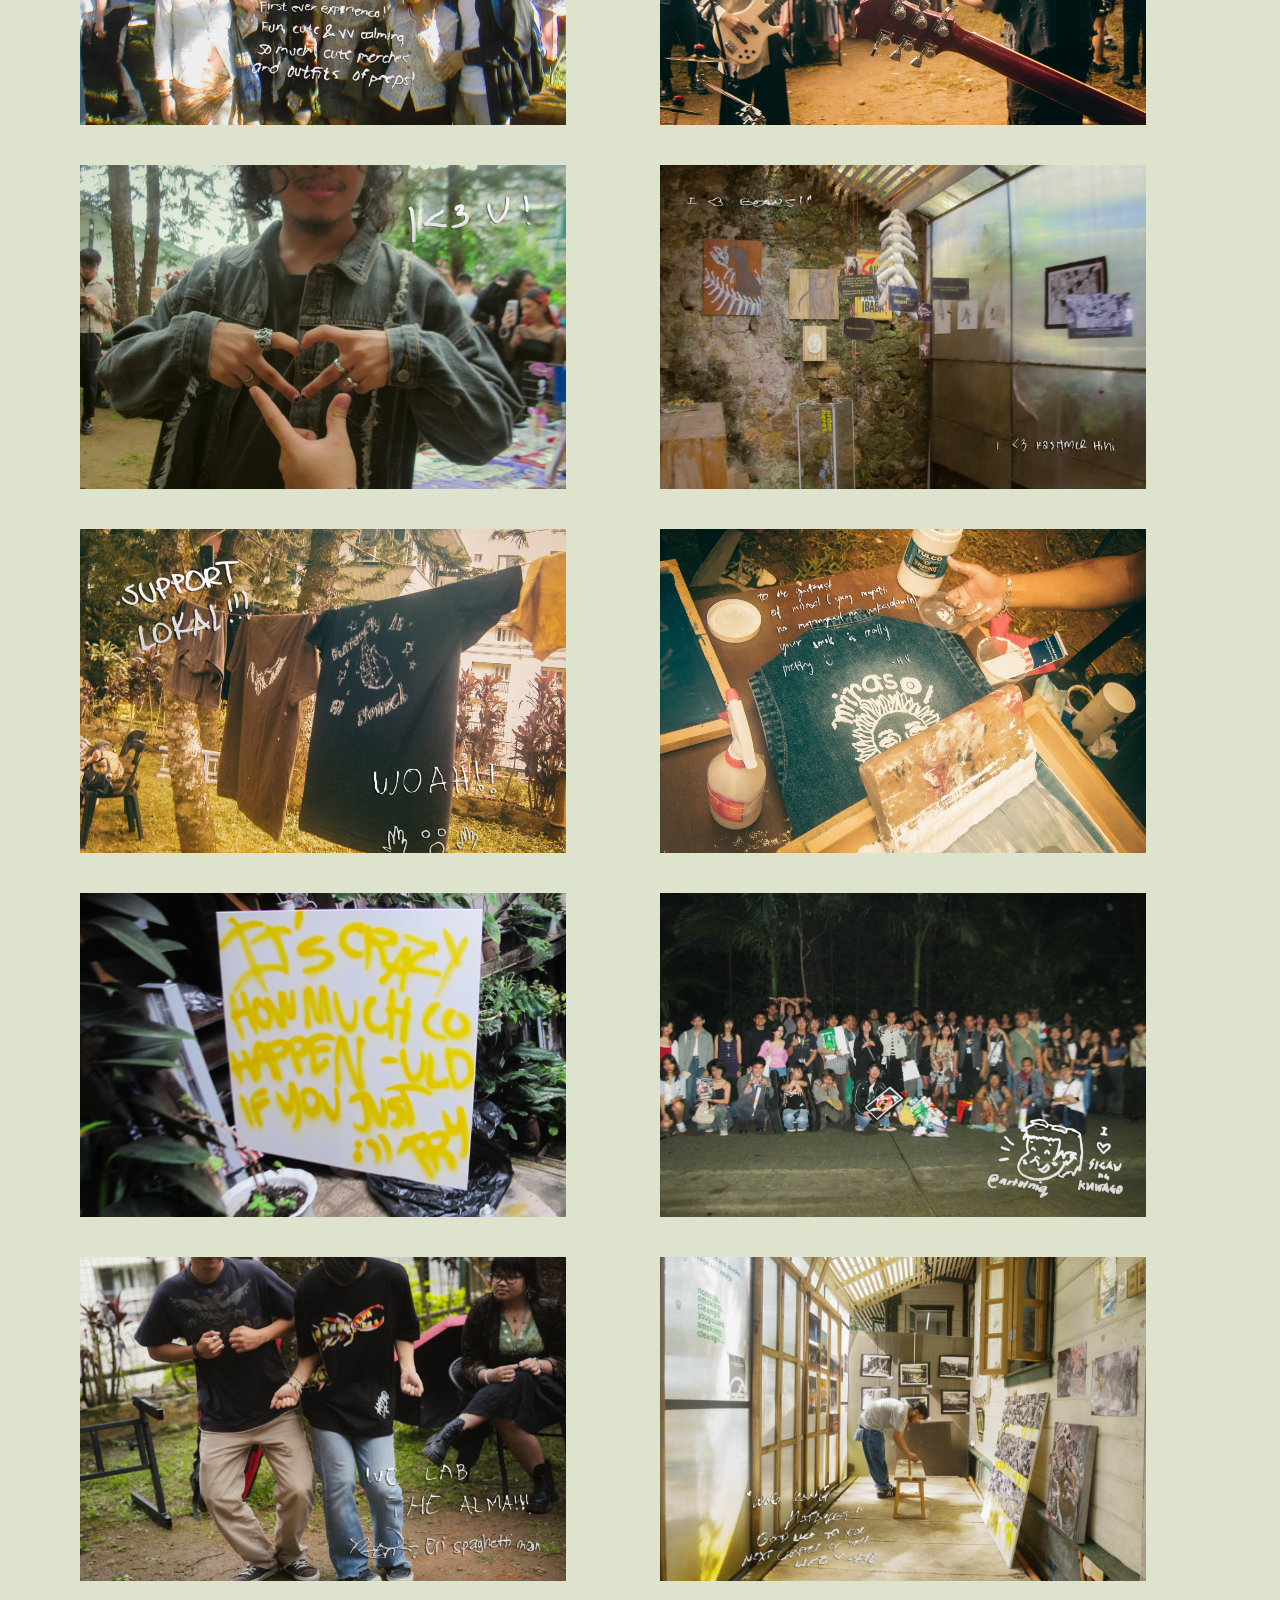
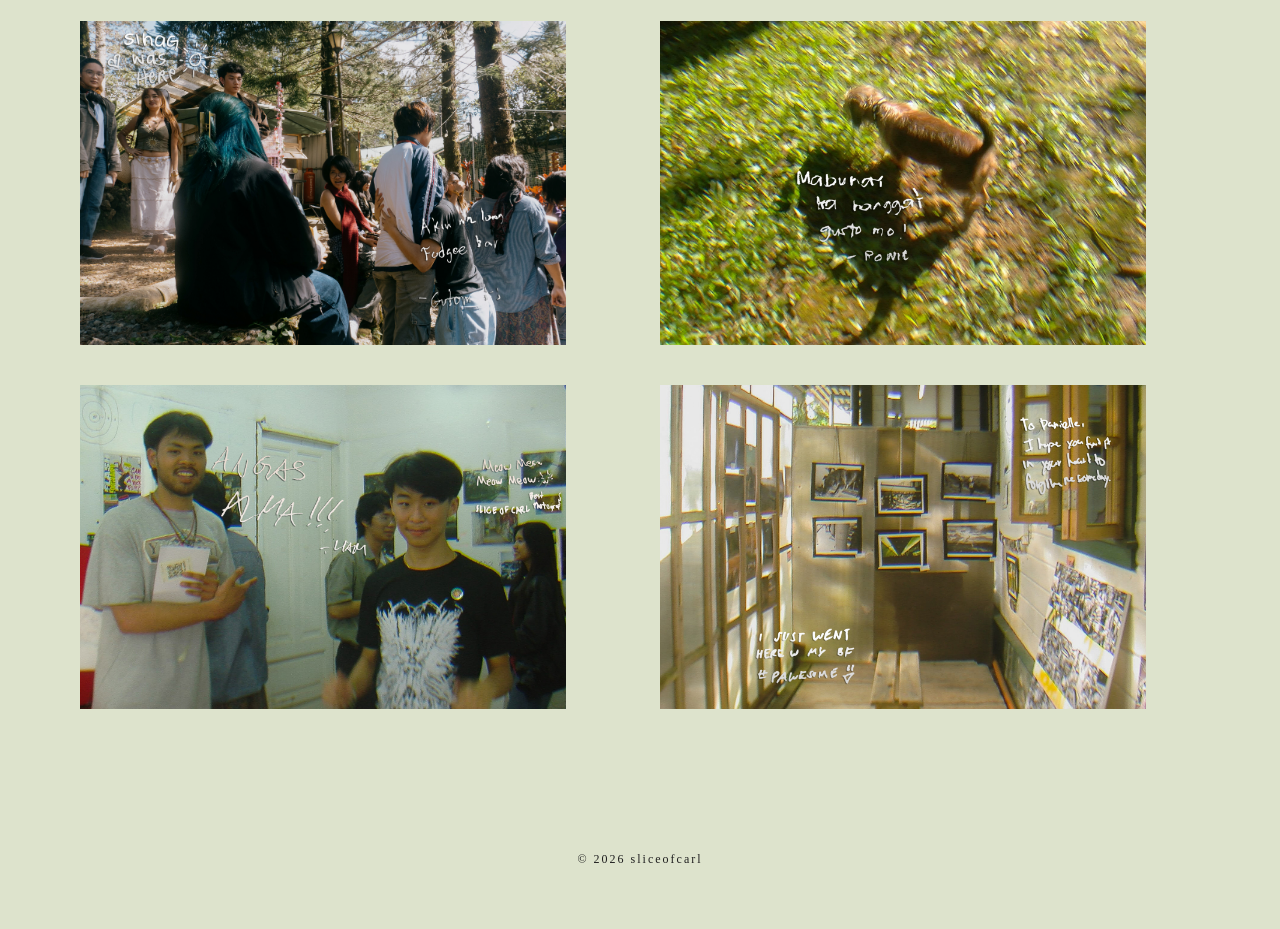
==== commit 2a54c92f: "Removed photo preview/slideshow function for later fixing.. Added hover opacity look for navigations" ====
--- a/Resume/index.html
+++ b/Resume/index.html
@@ -60,13 +60,7 @@
     <p>© 2026 sliceofcarl</p>
 </footer>
 
-<!-- Lightbox -->
-<div class="lightbox" id="lightbox">
-    <span class="lightbox-close">&times;</span>
-    <img class="lightbox-img" src="" alt="">
-</div>
 
-<script src="lightbox.js"></script>
 
 </body>
 </html>
--- a/Resume/styles.css
+++ b/Resume/styles.css
@@ -36,13 +36,17 @@
 
 .nav a {
     text-decoration: none;
-    color: inherit;
+    color: #1f1f1f;
     padding-bottom: 4px;
-}
-
+    transition: opacity 0.4s ease;
+}
+
+.nav a:hover,
 .nav a.active {
-    border-bottom: 2px solid #4c563f;
-}
+    opacity: 0.65;
+}
+
+
 
 /* =========================
    HOME
@@ -92,11 +96,18 @@
     font-size: 0.75rem;
     letter-spacing: 2px;
     text-transform: uppercase;
-}
+    transition: opacity 0.4s ease;
+}
+
+.btn:hover,
+.btn.active {
+    opacity: 0.65;
+}
+
 
 /* Hero Image */
 .hero-image img {
-    width: 90%;
+    width: 80%;
     height: auto;
     object-fit: cover;
 }
@@ -176,6 +187,11 @@
     text-decoration: none;
     color: #2b2b2b;
     border-bottom: 1px solid #2b2b2b;
+    transition: opacity 0.4s ease;
+}
+.about-cta:hover,
+.about-cta.active {
+    opacity: 0.65;
 }
 
 /* =========================
@@ -289,43 +305,4 @@
         padding: 80px 30px;
     }
 
-    /* =========================
-       LIGHTBOX 
-       ========================= */
-
-.lightbox {
-    position: fixed;
-    inset: 0;
-    background: rgba(0, 0, 0, 0.9);
-    display: flex;
-    justify-content: center;
-    align-items: center;
-    opacity: 0;
-    pointer-events: none;
-    transition: opacity 0.3s ease;
-    z-index: 9999;
-}
-
-.lightbox.active {
-    opacity: 1;
-    pointer-events: auto;
-}
-
-.lightbox-img {
-    max-width: 90%;
-    max-height: 90%;
-    object-fit: contain;
-}
-
-.lightbox-close {
-    position: absolute;
-    top: 30px;
-    right: 40px;
-    font-size: 2rem;
-    color: #fff;
-    cursor: pointer;
-    font-weight: 300;
-}
-
-}
-
+}
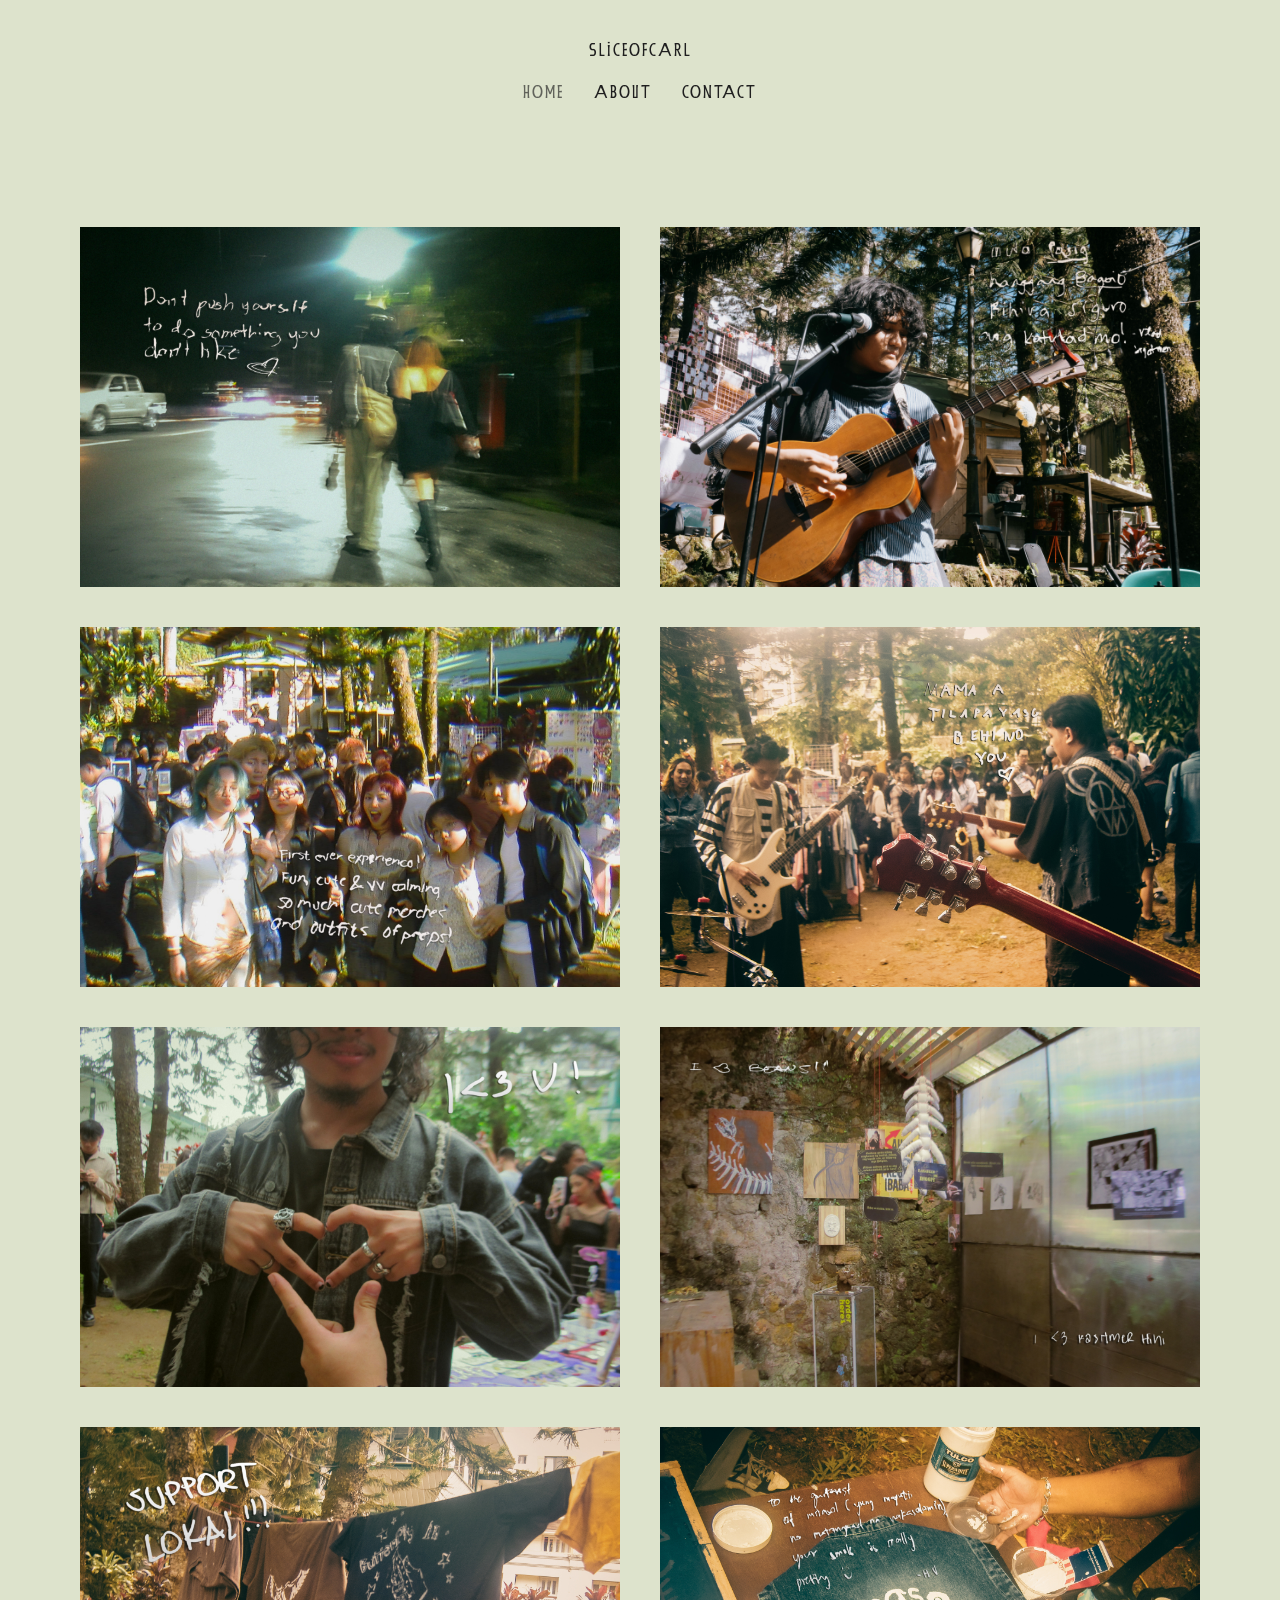
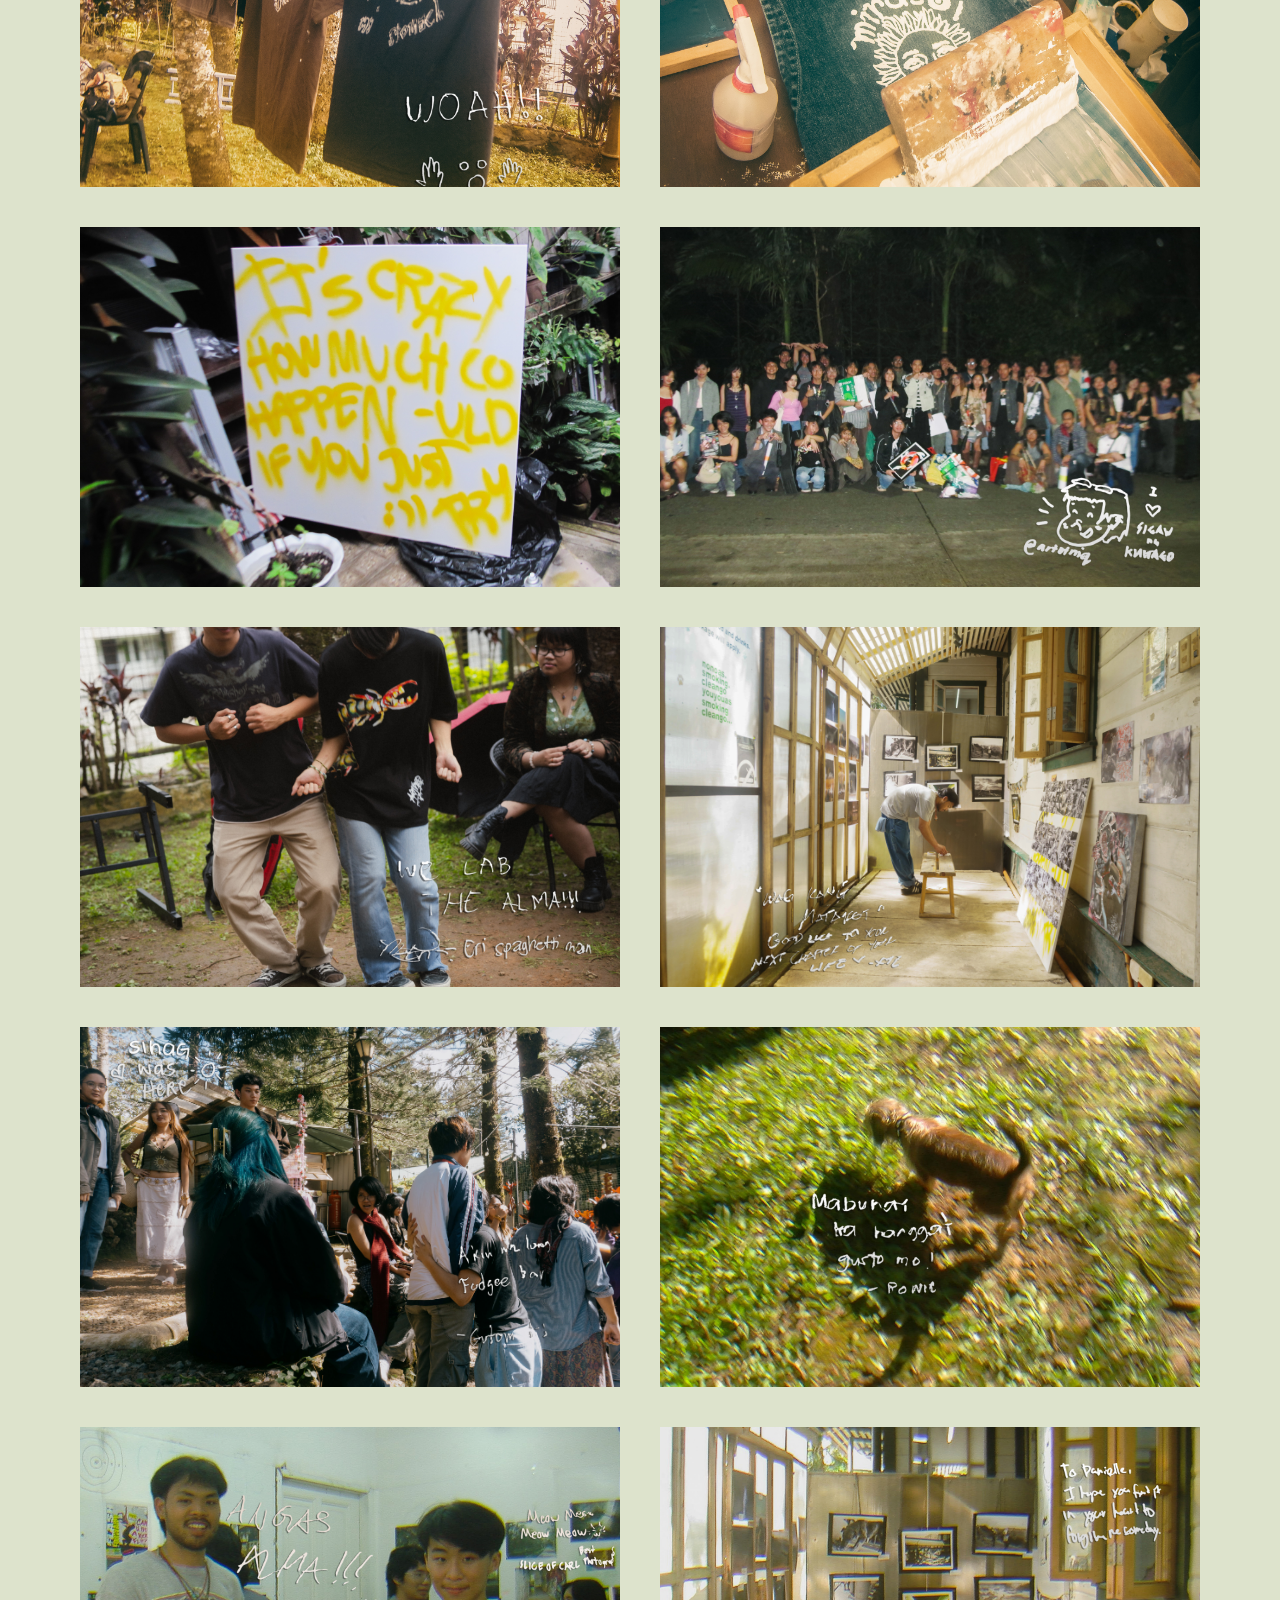
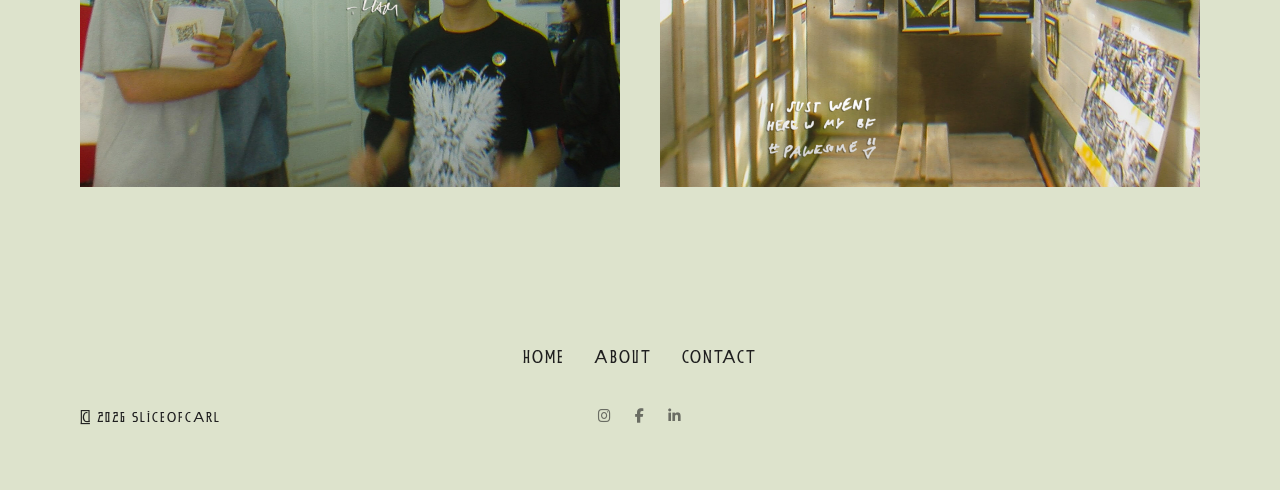
==== commit 886d62d4: "Updates needed: font changes, layouts, animations and more fixes" ====
--- a/Resume/index.html
+++ b/Resume/index.html
@@ -4,21 +4,41 @@
     <meta charset="UTF-8">
     <meta name="viewport" content="width=device-width, initial-scale=1.0">
     <title>sliceofcarl</title>
+    <link rel="stylesheet" href="https://cdnjs.cloudflare.com/ajax/libs/font-awesome/6.5.0/css/all.min.css">
     <link rel="stylesheet" href="styles.css">
 </head>
+
+<!-- Button for scroll to top -->
+<button id="scrollTopBtn" aria-label="Scroll to top">
+    <i class="fa-solid fa-arrow-up"></i>
+</button>
+
+
+<!-- Lightbox -->
+<div id="lightbox">
+    <button class="lightbox-close">&times;</button>
+    <button class="lightbox-prev">&#8592;</button>
+
+    <img id="lightbox-img" src="" alt="">
+
+    <button class="lightbox-next">&#8594;</button>
+</div>
+
+<script src="script.js"></script>
+
 <body>
 
 <!-- Navigation -->
 <nav class="nav">
     <div class="logo">sliceofcarl</div>
     <ul>
-        <li><a href="index.html">Home</a></li>
+        <li><a href="index.html" class="active">Home</a></li>
         <li><a href="about.html">About</a></li>
         <li><a href="contact.html">Contact</a></li>
     </ul>
 </nav>
 
-<!-- Hero -->
+<!-- Hero 
 <section class="hero">
     <div class="hero-text">
         <span class="eyebrow">WELCOME TO MY LIFE</span>
@@ -34,6 +54,7 @@
         <img src="images/A.jpg" alt="Carl Cupido">
     </div>
 </section>
+-->
 
 <!-- Gallery -->
 <section class="gallery">
@@ -56,9 +77,25 @@
 </section>
 
 <!-- Footer -->
-<footer>
-    <p>© 2026 sliceofcarl</p>
+<footer class="footer">
+    <div class="footer-left">
+        © 2026 sliceofcarl
+    </div>
+
+    <ul class="footer-nav">
+        <li><a href="index.html" class="active">Home</a></li>
+        <li><a href="about.html">About</a></li>
+        <li><a href="contact.html">Contact</a></li>
+    </ul>
+
+    <div class="footer-social">
+        <a href="https://www.instagram.com/sliceofcarl/"><i class="fa-brands fa-instagram"></i></a>
+        <a href="https://www.facebook.com/profile.php?id=61573863953875"><i class="fa-brands fa-facebook-f"></i></a>
+        <a href="https://www.linkedin.com/in/cupido-fredrian-1b6964377/"><i class="fa-brands fa-linkedin-in"></i></a>
+    </div>
 </footer>
+
+
 
 
 
--- a/Resume/styles.css
+++ b/Resume/styles.css
@@ -1,3 +1,11 @@
+@font-face {
+    font-family: "BackOut";
+    src: url("webfonts/BackOut.woff2") format("woff2"),
+         url("webfonts/BackOut.woff") format("woff");
+    font-weight: normal;
+    font-style: normal;
+}
+
 /* ===== Reset ===== */
 * {
     margin: 0;
@@ -7,17 +15,22 @@
 
 /* ===== Base ===== */
 body {
-    font-family: "Georgia", serif;
+    font-family: "BackOut", sans-serif;
     background-color: #dde3cc;
     color: #1f1f1f;
     line-height: 1.7;
 }
 
+body.lightbox-open {
+    overflow: hidden;
+}
+
+
 /* ===== Navigation ===== */
 .nav {
     display: flex;
-    justify-content: space-between;
-    align-items: center;
+    flex-direction: column;      
+    align-items: center;         
     padding: 40px 80px;
     font-size: 0.9rem;
     letter-spacing: 2px;
@@ -26,12 +39,16 @@
 
 .logo {
     letter-spacing: 2px;
-}
-
+    font-family: "BackOut", sans-serif;
+}
+
+/* nav links row */
 .nav ul {
-    list-style: none;
-    display: flex;
+    list-style: none;            
+    display: flex;               
     gap: 30px;
+    margin-top: 18px;            
+    padding: 0;
 }
 
 .nav a {
@@ -45,6 +62,7 @@
 .nav a.active {
     opacity: 0.65;
 }
+
 
 
 
@@ -121,9 +139,15 @@
 }
 
 .gallery img {
-    width: 90%;
+    width: 100%;
     height: auto;
     object-fit: cover;
+    cursor: pointer;
+    transition: opacity 0.3s ease;
+}
+
+.gallery img:hover {
+    opacity: 0.85;
 }
 
 /* =========================
@@ -189,6 +213,7 @@
     border-bottom: 1px solid #2b2b2b;
     transition: opacity 0.4s ease;
 }
+
 .about-cta:hover,
 .about-cta.active {
     opacity: 0.65;
@@ -267,18 +292,175 @@
     cursor: pointer;
 }
 
+
 /* ===== Footer ===== */
-footer {
-    text-align: center;
-    padding: 60px 0;
+.footer {
+    padding: 80px 80px 60px;
+    font-size: 0.9rem;
+    letter-spacing: 2px;
+    text-transform: uppercase;
+
+    display: grid;
+    grid-template-columns: 1fr auto 1fr;
+    grid-template-rows: auto auto;
+    row-gap: 34px;
+    align-items: center;
+}
+
+/* Nav — top row, centered */
+.footer-nav {
+    grid-column: 1 / -1;
+    grid-row: 1;
+    justify-self: center;
+
+    list-style: none;
+    display: flex;
+    gap: 30px;
+    padding: 0;
+    margin: 0;
+}
+
+.footer-nav a {
+    text-decoration: none;
+    color: #1f1f1f;
+    padding-bottom: 4px;
+    transition: opacity 0.4s ease;
+}
+
+.footer-nav a:hover {
+    opacity: 0.65;
+}
+
+/* Copyright — bottom left */
+.footer-left {
+    grid-column: 1;
+    grid-row: 2;
+    justify-self: start;
     font-size: 0.75rem;
-    letter-spacing: 2px;
-}
+}
+
+/* Socials — bottom CENTER */
+.footer-social {
+    grid-column: 2;
+    grid-row: 2;
+    justify-self: center;
+
+    display: flex;
+    gap: 22px;
+}
+
+.footer-social a {
+    color: #1f1f1f;
+    font-size: 0.9rem;
+    opacity: 0.6;
+    transition: opacity 0.4s ease;
+}
+
+.footer-social a:hover {
+    opacity: 1;
+}
+
+/* ===== Scroll To Top Button ===== */
+#scrollTopBtn {
+    position: fixed;
+    bottom: 40px;
+    right: 40px;
+
+    background: transparent;
+    border: none;
+    cursor: pointer;
+
+    font-size: 1.2rem;
+    color: #1f1f1f;
+    opacity: 0.5;
+
+    display: none; /* hidden by default */
+    transition: opacity 0.3s ease;
+}
+
+#scrollTopBtn:hover {
+    opacity: 1;
+}
+
+/* ===== Lightbox ===== */
+
+#lightbox {
+    position: fixed;
+    inset: 0;
+    background: rgba(221, 227, 204, 0.98); /* your site bg */
+    display: none;
+    align-items: center;
+    justify-content: center;
+    z-index: 9999;
+    
+}
+
+#lightbox img {
+    max-width: 80%;
+    max-height: 85%;
+    object-fit: contain;
+    transition: opacity 0.35s ease, transform 0.35s ease;
+}
+
+/* Controls */
+.lightbox-close,
+.lightbox-prev,
+.lightbox-next {
+    position: absolute;
+    background: none;
+    border: none;
+    font-size: 2rem;
+    cursor: pointer;
+    color: #1f1f1f;
+    opacity: 0.6;
+    transition: opacity 0.3s ease;
+}
+
+.lightbox-close:hover,
+.lightbox-prev:hover,
+.lightbox-next:hover {
+    opacity: 1;
+}
+
+.lightbox-close {
+    top: 30px;
+    right: 40px;
+}
+
+.lightbox-prev {
+    left: 40px;
+}
+
+.lightbox-next {
+    right: 40px;
+}
+
+/* Mobile tweaks */
+@media (max-width: 600px) {
+    #lightbox img {
+        max-width: 90%;
+        max-height: 80%;
+    }
+
+    .lightbox-prev {
+        left: 20px;
+    }
+
+    .lightbox-next {
+        right: 20px;
+    }
+
+    .lightbox-close {
+        right: 20px;
+    }
+}
+
+
 
 /* ===== Responsive ===== */
 @media (max-width: 900px) {
     .nav {
-        padding: 30px;
+        padding: 30px 20px;
     }
 
     .hero {
@@ -305,4 +487,16 @@
         padding: 80px 30px;
     }
 
+    .footer {
+        grid-template-columns: 1fr;
+        gap: 30px;
+        text-align: center;
+    }
+
+    .footer-left,
+    .footer-social {
+        justify-self: center;
+    }
+
+    
 }
